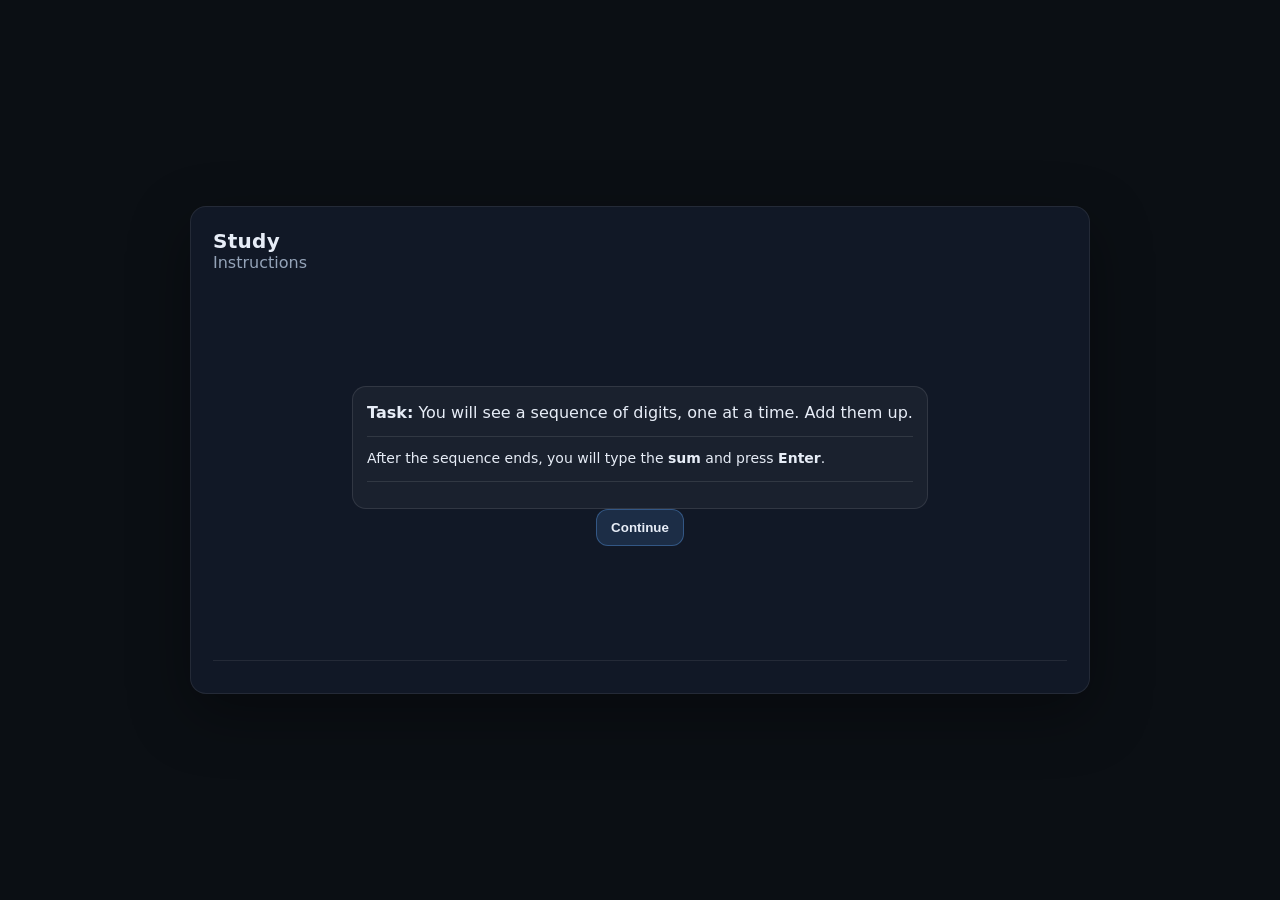
==== index.html @ c1a2b810 "Initial commit" ====
<!doctype html>
<html lang="en">
<head>
  <meta charset="utf-8" />
  <meta name="viewport" content="width=device-width,initial-scale=1" />
  <title>Study</title>
  <link rel="stylesheet" href="style.css" />
</head>
<body>
  <div id="app">
    <div class="card">
      <div id="header">
        <div class="title">Study</div>
        <div id="subheader" class="subtle"></div>
      </div>

      <div id="content" class="content"></div>

      <div id="footer" class="footer">
        <div id="leftFooter" class="subtle"></div>
        <div id="rightFooter" class="subtle"></div>
      </div>
    </div>
  </div>

  <script src="pilot.js"></script>
</body>
</html>
---- style.css ----
:root {
  --bg: #0b0f14;
  --card: #111826;
  --text: #e7edf7;
  --muted: #94a3b8;
  --accent: #60a5fa;
  --good: #22c55e;
  --bad: #ef4444;
  --warn: #f59e0b;
}

* { box-sizing: border-box; }
body {
  margin: 0;
  font-family: ui-sans-serif, system-ui, -apple-system, Segoe UI, Roboto, Helvetica, Arial;
  background: var(--bg);
  color: var(--text);
}

#app {
  min-height: 100vh;
  display: grid;
  place-items: center;
  padding: 24px;
}

.card {
  width: min(900px, 95vw);
  background: var(--card);
  border: 1px solid rgba(255,255,255,0.08);
  border-radius: 16px;
  padding: 22px;
  box-shadow: 0 20px 60px rgba(0,0,0,0.35);
}

.title {
  font-size: 20px;
  font-weight: 700;
  letter-spacing: 0.3px;
}

.subtle { color: var(--muted); }

.content {
  margin-top: 14px;
  min-height: 360px;
  display: grid;
  place-items: center;
  text-align: center;
  gap: 14px;
}

.big {
  font-size: 80px;
  font-weight: 800;
  letter-spacing: 2px;
}

.row {
  display: flex;
  gap: 12px;
  flex-wrap: wrap;
  justify-content: center;
  align-items: center;
}

.btn {
  background: rgba(96,165,250,0.15);
  border: 1px solid rgba(96,165,250,0.35);
  color: var(--text);
  padding: 10px 14px;
  border-radius: 12px;
  cursor: pointer;
  font-weight: 650;
}
.btn:hover { filter: brightness(1.12); }

.pill {
  padding: 6px 10px;
  border-radius: 999px;
  background: rgba(255,255,255,0.06);
  border: 1px solid rgba(255,255,255,0.10);
  font-size: 13px;
}

.kbd {
  font-family: ui-monospace, SFMono-Regular, Menlo, Monaco, Consolas, "Liberation Mono", monospace;
  background: rgba(255,255,255,0.06);
  border: 1px solid rgba(255,255,255,0.14);
  padding: 2px 8px;
  border-radius: 8px;
  font-weight: 700;
}

.notice {
  max-width: 760px;
  line-height: 1.45;
  text-align: left;
  background: rgba(255,255,255,0.04);
  border: 1px solid rgba(255,255,255,0.10);
  padding: 14px 14px;
  border-radius: 14px;
}

.hr {
  width: 100%;
  height: 1px;
  background: rgba(255,255,255,0.10);
  margin: 12px 0;
}

.footer {
  display: flex;
  justify-content: space-between;
  margin-top: 14px;
  padding-top: 10px;
  border-top: 1px solid rgba(255,255,255,0.08);
  gap: 10px;
}

.good { color: var(--good); }
.bad { color: var(--bad); }
.warn { color: var(--warn); }

.small { font-size: 14px; line-height: 1.4; }

.progressWrap {
  width: min(720px, 92%);
}
.progressBar {
  width: 100%;
  height: 10px;
  background: rgba(255,255,255,0.08);
  border-radius: 999px;
  overflow: hidden;
  border: 1px solid rgba(255,255,255,0.10);
}
.progressFill {
  height: 100%;
  width: 0%;
  background: rgba(96,165,250,0.85);
}
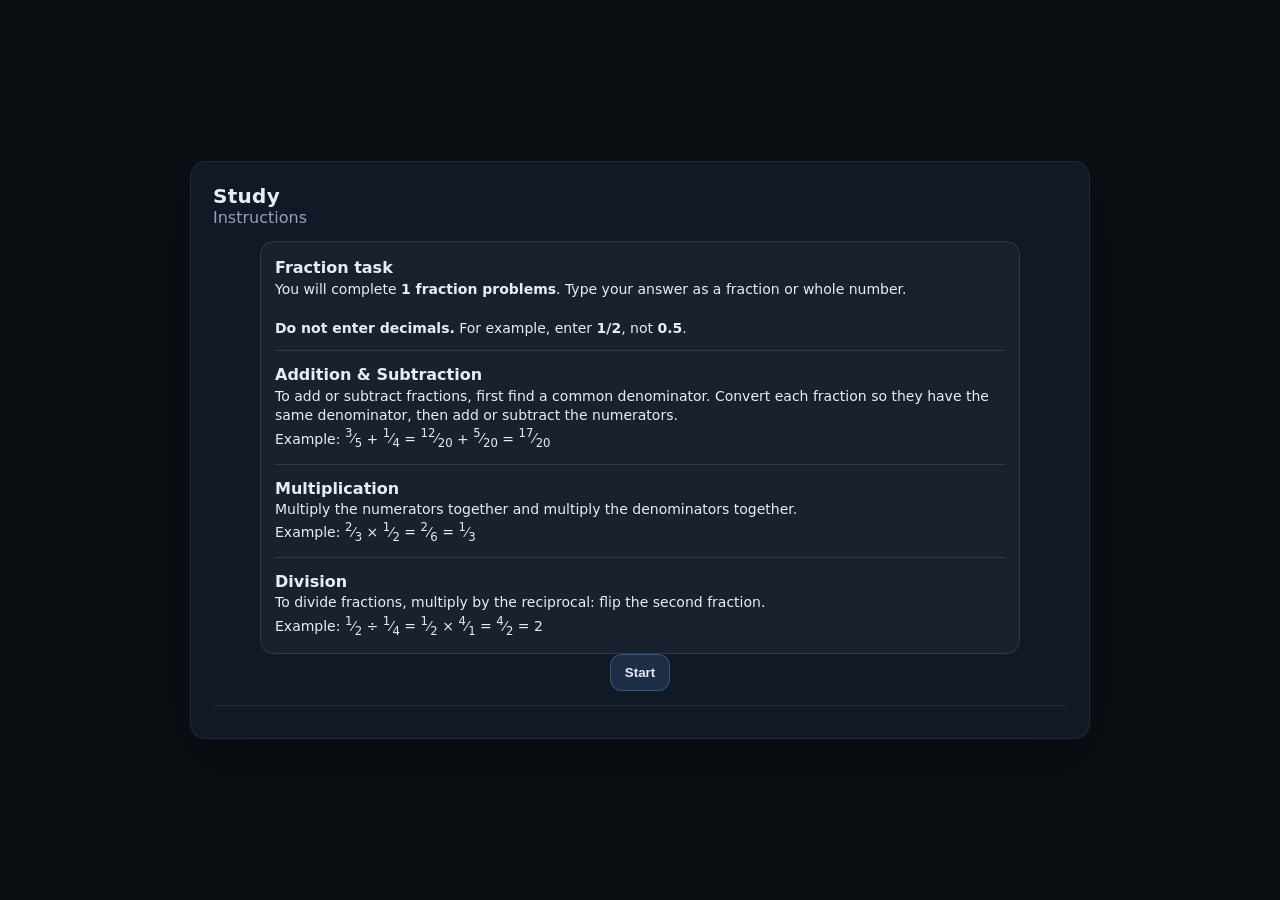
==== commit bb96e546: "fraction pilot" ====
--- a/index.html
+++ b/index.html
@@ -23,6 +23,6 @@
     </div>
   </div>
 
-  <script src="pilot.js"></script>
+  <script src="fraction.js"></script>
 </body>
 </html>
--- a/style.css
+++ b/style.css
@@ -123,7 +123,12 @@
 .warn { color: var(--warn); }
 
 .small { font-size: 14px; line-height: 1.4; }
-
+.problem-text {
+  font-size: 32px;
+  line-height: 1.4;
+  text-align: center;
+  margin: 20px 0;
+}
 .progressWrap {
   width: min(720px, 92%);
 }
@@ -140,3 +145,84 @@
   width: 0%;
   background: rgba(96,165,250,0.85);
 }
+
+.calculator-panel-fixed {
+  position: fixed;
+  right: 22px;
+  bottom: 22px;
+  width: 230px;
+  max-height: 520px;
+  z-index: 9999;
+
+  border: 1px solid #d0d0d0;
+  border-radius: 10px;
+  padding: 10px;
+
+  background: #ffffff;
+  color: #111827;
+  box-shadow: 0 6px 20px rgba(0,0,0,0.25);
+
+  font-size: 13px;
+  overflow: visible;
+}
+
+.calc-title {
+  text-align: center;
+  margin-bottom: 4px;
+}
+
+.calc-instructions {
+  text-align: center;
+  font-size: 11px;
+  line-height: 1.25;
+  margin-bottom: 6px;
+}
+
+.calc-input {
+  width: 100%;
+  box-sizing: border-box;
+  height: 28px;
+  font-size: 13px;
+  margin-bottom: 7px;
+}
+
+.calc-grid {
+  display: grid;
+  grid-template-columns: repeat(4, 1fr);
+  gap: 4px;
+}
+
+.calc-key {
+  height: 28px;
+  padding: 3px;
+  border: 1px solid #cfcfcf;
+  border-radius: 5px;
+  background: #f8f8f8;
+  color: #111827;
+  cursor: pointer;
+  font-size: 12px;
+}
+
+.calc-key:hover {
+  background: #eeeeee;
+}
+
+.calc-output {
+  margin-top: 8px;
+  padding: 8px;
+  min-height: 46px;
+  max-height: 90px;
+  overflow-y: auto;
+
+  border-radius: 6px;
+  background: #f4f4f5;
+  color: #111827;
+}
+
+.calc-result {
+  font-size: 14px;
+  font-weight: 600;
+  color: #111827;
+  word-break: break-word;
+  overflow-wrap: anywhere;
+}
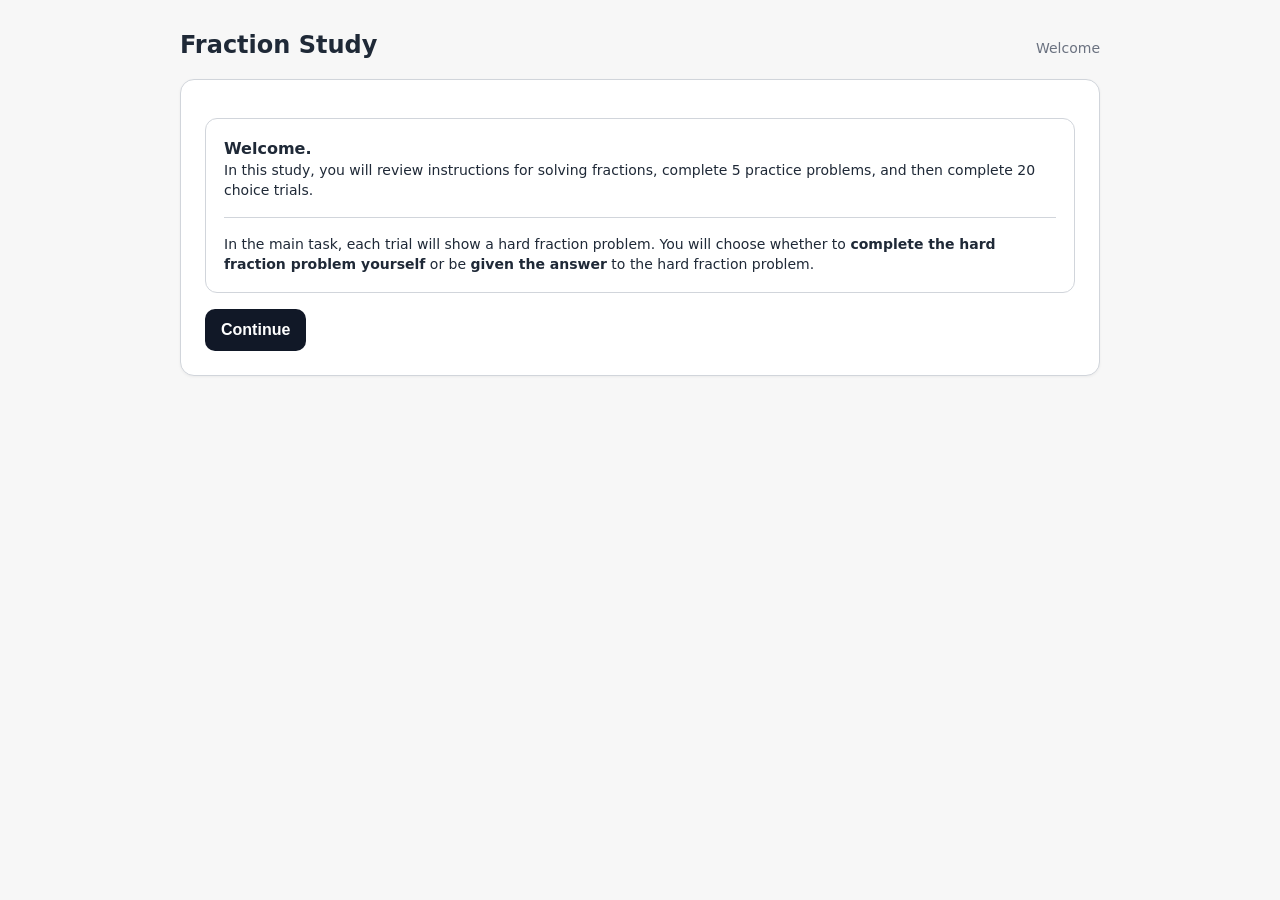
==== commit 4d04db04: "dst pilot" ====
--- a/index.html
+++ b/index.html
@@ -2,27 +2,1348 @@
 <html lang="en">
 <head>
   <meta charset="utf-8" />
-  <meta name="viewport" content="width=device-width,initial-scale=1" />
-  <title>Study</title>
-  <link rel="stylesheet" href="style.css" />
+  <meta name="viewport" content="width=device-width, initial-scale=1" />
+  <title>Fraction Demand Selection Task</title>
+  <style>
+    :root {
+      --bg: #f7f7f7;
+      --card: #ffffff;
+      --text: #1f2937;
+      --muted: #6b7280;
+      --border: #d1d5db;
+      --good: #047857;
+      --bad: #b91c1c;
+      --button: #111827;
+      --buttonText: #ffffff;
+    }
+
+    html, body {
+      margin: 0;
+      padding: 0;
+      min-height: 100%;
+      background: var(--bg);
+      color: var(--text);
+      font-family: system-ui, -apple-system, BlinkMacSystemFont, "Segoe UI", sans-serif;
+      line-height: 1.45;
+    }
+
+    .shell {
+      max-width: 920px;
+      margin: 0 auto;
+      padding: 28px 18px 80px;
+    }
+
+    .topbar {
+      display: flex;
+      justify-content: space-between;
+      gap: 16px;
+      align-items: baseline;
+      margin-bottom: 16px;
+    }
+
+    h1 {
+      font-size: 24px;
+      margin: 0;
+      font-weight: 750;
+    }
+
+    #subheader {
+      font-size: 14px;
+      color: var(--muted);
+    }
+
+    .card {
+      background: var(--card);
+      border: 1px solid var(--border);
+      border-radius: 14px;
+      padding: 24px;
+      box-shadow: 0 1px 3px rgba(0,0,0,.05);
+    }
+
+    .notice {
+      border: 1px solid var(--border);
+      background: #fff;
+      border-radius: 12px;
+      padding: 18px;
+      margin: 14px 0;
+    }
+
+    .row {
+      display: flex;
+      flex-wrap: wrap;
+      gap: 12px;
+      align-items: center;
+      margin-top: 16px;
+    }
+
+    .btn {
+      appearance: none;
+      border: 0;
+      background: var(--button);
+      color: var(--buttonText);
+      border-radius: 10px;
+      padding: 12px 16px;
+      font-size: 16px;
+      font-weight: 650;
+      cursor: pointer;
+    }
+
+    .btn.secondary {
+      background: #ffffff;
+      color: var(--text);
+      border: 1px solid var(--border);
+    }
+
+    .btn.large {
+      min-width: 230px;
+      min-height: 72px;
+      font-size: 18px;
+    }
+
+    .btn:disabled {
+      opacity: .55;
+      cursor: not-allowed;
+    }
+
+    .input {
+      width: min(420px, 100%);
+      font-size: 20px;
+      padding: 12px 14px;
+      border: 1px solid var(--border);
+      border-radius: 10px;
+      background: #fff;
+      color: var(--text);
+    }
+
+    .small { font-size: 14px; }
+    .muted { color: var(--muted); }
+    .good { color: var(--good); }
+    .bad { color: var(--bad); }
+    .hr { height: 1px; background: var(--border); margin: 16px 0; }
+
+    .math {
+      font-size: 34px;
+      line-height: 1.5;
+      margin: 10px 0;
+    }
+
+    .frac sup { font-size: .72em; vertical-align: .45em; }
+    .frac sub { font-size: .72em; vertical-align: -.15em; }
+
+    .pill {
+      display: inline-flex;
+      align-items: center;
+      border: 1px solid var(--border);
+      border-radius: 999px;
+      padding: 6px 10px;
+      font-size: 13px;
+      color: var(--muted);
+      background: #fff;
+    }
+
+    .footer {
+      display: flex;
+      justify-content: space-between;
+      gap: 12px;
+      color: var(--muted);
+      font-size: 13px;
+      margin-top: 14px;
+    }
+
+    .choiceGrid {
+      display: grid;
+      grid-template-columns: repeat(auto-fit, minmax(260px, 1fr));
+      gap: 16px;
+      margin-top: 18px;
+    }
+
+    .choiceCard {
+  border: 1px solid var(--border);
+  border-radius: 14px;
+  padding: 0;
+  background: #fff;
+  overflow: hidden;
+  min-height: 220px;
+}
+
+.choiceButton {
+  width: 100%;
+  height: 100%;
+  min-height: 220px;
+  border: none;
+  background: transparent;
+  font-size: 24px;
+  font-weight: 700;
+  cursor: pointer;
+
+  display: flex;
+  align-items: center;
+  justify-content: center;
+}
+.completeButton {
+  background: #d93025;
+  color: white;
+}
+
+.completeButton:hover {
+  background: #b3261e;
+}
+
+.answerButton {
+  background: #1a73e8;
+  color: white;
+}
+
+.answerButton:hover {
+  background: #1558b0;
+}
+
+
+    .choiceTitle {
+      font-weight: 750;
+      font-size: 18px;
+      margin-bottom: 8px;
+    }
+
+    .calculator-panel-fixed {
+      position: fixed;
+      right: 18px;
+      bottom: 18px;
+      width: 250px;
+      background: white;
+      border: 1px solid var(--border);
+      border-radius: 14px;
+      padding: 12px;
+      box-shadow: 0 6px 22px rgba(0,0,0,.12);
+      z-index: 10;
+    }
+
+    .calc-grid {
+      display: grid;
+      grid-template-columns: repeat(4, 1fr);
+      gap: 6px;
+      margin-top: 8px;
+    }
+
+    .calc-key {
+      border: 1px solid var(--border);
+      background: #fff;
+      border-radius: 8px;
+      padding: 8px 0;
+      font-weight: 650;
+      cursor: pointer;
+    }
+
+    .calc-input {
+      width: calc(100% - 24px);
+      font-size: 16px;
+      padding: 8px 10px;
+      margin-top: 8px;
+    }
+
+    .calc-result {
+      min-height: 24px;
+      font-size: 18px;
+      margin-top: 4px;
+    }
+
+    @media (max-width: 760px) {
+      .calculator-panel-fixed {
+        position: static;
+        width: auto;
+        margin-top: 18px;
+      }
+      .math { font-size: 28px; }
+    }
+  </style>
 </head>
 <body>
-  <div id="app">
-    <div class="card">
-      <div id="header">
-        <div class="title">Study</div>
-        <div id="subheader" class="subtle"></div>
-      </div>
-
-      <div id="content" class="content"></div>
-
-      <div id="footer" class="footer">
-        <div id="leftFooter" class="subtle"></div>
-        <div id="rightFooter" class="subtle"></div>
-      </div>
+  <div class="shell">
+    <div class="topbar">
+      <h1>Fraction Study</h1>
+      <div id="subheader"></div>
+    </div>
+    <main id="content" class="card"></main>
+    <div class="footer">
+      <div id="leftFooter"></div>
+      <div id="rightFooter"></div>
     </div>
   </div>
 
-  <script src="fraction.js"></script>
+<script>
+(() => {
+  const $ = (id) => document.getElementById(id);
+
+  // ============================================================
+  // CONFIG: EDIT THESE BEFORE LAUNCHING
+  // ============================================================
+  const CONFIG = {
+    experimentID: "QgzXmzXwxYHB", // DataPipe experiment ID
+    completionRedirectURL: "https://utscpsych.sona-systems.com/webstudy_credit.aspx?experiment_id=1317&credit_token=d4d36918ef934798be0bf69a79e33722&survey_code={participantId}",
+    nPracticeTrials: 5,
+    nDSTTrials: 20,
+    feedbackMs: 900,
+    revealAnswerMs: 1800,
+    allowMixedNumbers: true,
+    downloadCSVOnPipeFailure: true
+  };
+
+  // ============================================================
+  // STATE
+  // ============================================================
+  const state = {
+    participantId: null,
+    startedAtISO: null,
+    phase: null,
+    events: [],
+    practiceRows: [],
+    dstChoiceRows: [],
+    dstPerformanceRows: [],
+    selectedPracticeProblems: [],
+    selectedDSTProblems: [],
+    _eventIndex: 0
+  };
+
+  // ============================================================
+  // BASIC HELPERS
+  // ============================================================
+  function getURLParams() {
+    const sp = new URLSearchParams(window.location.search);
+    return {
+      participantId:
+        sp.get("id") ||
+        sp.get("PROLIFIC_PID") ||
+        sp.get("participantId") ||
+        crypto.randomUUID()
+    };
+  }
+
+  function initStudy() {
+    const { participantId } = getURLParams();
+    state.participantId = participantId;
+    state.startedAtISO = new Date().toISOString();
+    logEvent("study_start", { participantId });
+  }
+
+  function logEvent(type, payload = {}) {
+    state._eventIndex += 1;
+    state.events.push({
+      kind: "event",
+      participantId: state.participantId,
+      eventIndex: state._eventIndex,
+      timestampISO: new Date().toISOString(),
+      type,
+      ...payload
+    });
+  }
+
+  function now() { return performance.now(); }
+  function wait(ms) { return new Promise(resolve => setTimeout(resolve, ms)); }
+
+  function shuffledCopy(arr) {
+    const a = arr.slice();
+    for (let i = a.length - 1; i > 0; i--) {
+      const j = Math.floor(Math.random() * (i + 1));
+      [a[i], a[j]] = [a[j], a[i]];
+    }
+    return a;
+  }
+
+  function escapeHTML(s) {
+    return String(s ?? "")
+      .replace(/&/g, "&amp;")
+      .replace(/</g, "&lt;")
+      .replace(/>/g, "&gt;")
+      .replace(/"/g, "&quot;")
+      .replace(/'/g, "&#039;");
+  }
+
+  function html(s) {
+    const d = document.createElement("div");
+    d.innerHTML = s;
+    return d;
+  }
+
+  function clearContent() { $("content").innerHTML = ""; }
+  function render(node) { clearContent(); $("content").appendChild(node); }
+  function setHeader(text) { $("subheader").textContent = text || ""; }
+  function setFooter(left = "", right = "") {
+    $("leftFooter").textContent = left || "";
+    $("rightFooter").textContent = right || "";
+  }
+
+  function asciiMathText(s) {
+    return String(s ?? "")
+      .replace(/−/g, "-")
+      .replace(/×/g, "*")
+      .replace(/÷/g, "/")
+      .replace(/\u00A0/g, " ");
+  }
+
+  function excelText(s) {
+    const v = String(s ?? "");
+    if (v === "") return "";
+    return `="${v.replace(/"/g, '""')}"`;
+  }
+
+  // ============================================================
+  // EXACT FRACTION ARITHMETIC
+  // ============================================================
+  function gcd(a, b) {
+    a = Math.abs(a);
+    b = Math.abs(b);
+    while (b !== 0) {
+      const t = b;
+      b = a % b;
+      a = t;
+    }
+    return a || 1;
+  }
+
+  function frac(n, d = 1) {
+    if (d === 0) throw new Error("Zero denominator");
+    if (d < 0) { n = -n; d = -d; }
+    const g = gcd(n, d);
+    return { n: n / g, d: d / g };
+  }
+
+  function add(a, b) { return frac(a.n * b.d + b.n * a.d, a.d * b.d); }
+  function sub(a, b) { return frac(a.n * b.d - b.n * a.d, a.d * b.d); }
+  function mul(a, b) { return frac(a.n * b.n, a.d * b.d); }
+  function div(a, b) { return frac(a.n * b.d, a.d * b.n); }
+
+  function sameFrac(a, b) { return a && b && a.n === b.n && a.d === b.d; }
+
+  function fracText(f) {
+    if (!f) return "";
+    if (f.d === 1) return String(f.n);
+    return `${f.n}/${f.d}`;
+  }
+
+  function rawFracHTML(n, d, forceFraction = false) {
+    if (d === 1 && !forceFraction) return String(n);
+    return `<span class="frac"><sup>${n}</sup>&frasl;<sub>${d}</sub></span>`;
+  }
+
+  function fracHTML(f) {
+    if (!f) return "";
+    if (f.d === 1) return String(f.n);
+    return rawFracHTML(f.n, f.d);
+  }
+
+  function parseFractionInput(raw) {
+    const s = String(raw || "").trim();
+    if (!s) return { ok: false, error: "Please enter an answer." };
+    if (s.includes(".")) return { ok: false, error: "Decimals are not allowed. Enter a whole number or fraction." };
+
+    if (/^-?\d+$/.test(s)) {
+      return { ok: true, value: frac(Number(s), 1), normalized: String(Number(s)) };
+    }
+
+    let m = s.match(/^(-?\d+)\s*\/\s*(-?\d+)$/);
+    if (m) {
+      const n = Number(m[1]);
+      const d = Number(m[2]);
+      if (d === 0) return { ok: false, error: "The denominator cannot be 0." };
+      const f = frac(n, d);
+      return { ok: true, value: f, normalized: fracText(f) };
+    }
+
+    if (CONFIG.allowMixedNumbers) {
+      m = s.match(/^(-?\d+)\s+(\d+)\s*\/\s*(\d+)$/);
+      if (m) {
+        const whole = Number(m[1]);
+        const n = Number(m[2]);
+        const d = Number(m[3]);
+        if (d === 0) return { ok: false, error: "The denominator cannot be 0." };
+        const sign = whole < 0 ? -1 : 1;
+        const improper = frac(sign * (Math.abs(whole) * d + n), d);
+        return { ok: true, value: improper, normalized: fracText(improper) };
+      }
+    }
+
+    return {
+      ok: false,
+      error: CONFIG.allowMixedNumbers
+        ? "Use a whole number, fraction, or mixed number, such as 2, 3/4, or 1 1/2."
+        : "Use a whole number or fraction, such as 2 or 3/4."
+    };
+  }
+
+  // ============================================================
+  // PROBLEM CREATION
+  // ============================================================
+  function F(n, d) {
+    const f = frac(n, d);
+    return { f, text: fracText(f), html: fracHTML(f) };
+  }
+
+  function opFunc(op) {
+    if (op === "+") return add;
+    if (op === "-") return sub;
+    if (op === "*") return mul;
+    if (op === "/") return div;
+    throw new Error(`Unknown operator: ${op}`);
+  }
+
+  function opHTML(op) {
+    if (op === "+") return "+";
+    if (op === "-") return "−";
+    if (op === "*") return "×";
+    if (op === "/") return "÷";
+    throw new Error(`Unknown operator: ${op}`);
+  }
+
+  function makeOne(id, difficulty, A, op, B) {
+    const a = F(A[0], A[1]);
+    const b = F(B[0], B[1]);
+    const answer = opFunc(op)(a.f, b.f);
+    return {
+      id,
+      difficulty,
+      steps: 1,
+      expressionText: `${a.text} ${op} ${b.text}`,
+      expressionHTML: `${a.html} ${opHTML(op)} ${b.html}`,
+      correctNumerator: answer.n,
+      correctDenominator: answer.d,
+      correctText: fracText(answer)
+    };
+  }
+
+  function makeTwo(id, difficulty, A, op1, B, op2, C) {
+    const a = F(A[0], A[1]);
+    const b = F(B[0], B[1]);
+    const c = F(C[0], C[1]);
+    const mid = opFunc(op1)(a.f, b.f);
+    const answer = opFunc(op2)(mid, c.f);
+    return {
+      id,
+      difficulty,
+      steps: 2,
+      expressionText: `(${a.text} ${op1} ${b.text}) ${op2} ${c.text}`,
+      expressionHTML: `(${a.html} ${opHTML(op1)} ${b.html}) ${opHTML(op2)} ${c.html}`,
+      correctNumerator: answer.n,
+      correctDenominator: answer.d,
+      correctText: fracText(answer)
+    };
+  }
+
+  function makeThreeChain(id, difficulty, A, op1, B, op2, C, op3, D) {
+    const a = F(A[0], A[1]);
+    const b = F(B[0], B[1]);
+    const c = F(C[0], C[1]);
+    const d = F(D[0], D[1]);
+    const mid1 = opFunc(op1)(a.f, b.f);
+    const mid2 = opFunc(op2)(mid1, c.f);
+    const answer = opFunc(op3)(mid2, d.f);
+    return {
+      id,
+      difficulty,
+      steps: 3,
+      expressionText: `((${a.text} ${op1} ${b.text}) ${op2} ${c.text}) ${op3} ${d.text}`,
+      expressionHTML: `((${a.html} ${opHTML(op1)} ${b.html}) ${opHTML(op2)} ${c.html}) ${opHTML(op3)} ${d.html}`,
+      correctNumerator: answer.n,
+      correctDenominator: answer.d,
+      correctText: fracText(answer)
+    };
+  }
+
+  function generatePracticeBank() {
+    return [
+      makeOne("PRAC_E1", "easy", [1,2], "+", [1,4]),
+      makeOne("PRAC_E2", "easy", [3,4], "-", [1,2]),
+      makeTwo("PRAC_M1", "medium", [2,3], "+", [1,4], "*", [3,5]),
+      makeTwo("PRAC_M2", "medium", [5,6], "-", [1,3], "/", [2,5]),
+      makeThreeChain("PRAC_H1", "hard", [1,2], "+", [1,3], "*", [3,4], "/", [2,5])
+    ];
+  }
+
+  function generateDSTHardBank() {
+    return [
+      makeThreeChain("DST_H001", "hard", [1,2], "+", [1,3], "*", [3,4], "/", [2,5]),
+      makeThreeChain("DST_H002", "hard", [2,3], "+", [1,4], "*", [6,7], "/", [3,5]),
+      makeThreeChain("DST_H003", "hard", [3,4], "/", [2,5], "-", [1,3], "*", [3,2]),
+      makeThreeChain("DST_H004", "hard", [7,8], "-", [1,2], "*", [5,6], "+", [3,10]),
+      makeThreeChain("DST_H005", "hard", [2,9], "+", [5,6], "*", [3,8], "/", [1,4]),
+      makeThreeChain("DST_H006", "hard", [17,20], "-", [3,10], "/", [2,11], "-", [1,5]),
+      makeThreeChain("DST_H007", "hard", [13,15], "-", [2,5], "*", [9,11], "+", [3,10]),
+      makeThreeChain("DST_H008", "hard", [5,12], "+", [7,18], "*", [6,13], "/", [2,9]),
+      makeThreeChain("DST_H009", "hard", [7,10], "-", [1,5], "/", [4,9], "+", [1,8]),
+      makeThreeChain("DST_H010", "hard", [3,16], "+", [5,12], "/", [8,15], "-", [3,5]),
+      makeThreeChain("DST_H011", "hard", [5,18], "+", [7,9], "*", [9,14], "/", [1,3]),
+      makeThreeChain("DST_H012", "hard", [14,15], "-", [2,3], "/", [3,8], "+", [2,9]),
+      makeThreeChain("DST_H013", "hard", [4,9], "+", [5,12], "*", [9,10], "/", [3,7]),
+      makeThreeChain("DST_H014", "hard", [11,14], "-", [2,7], "*", [7,9], "+", [5,18]),
+      makeThreeChain("DST_H015", "hard", [8,15], "+", [7,20], "/", [5,6], "-", [1,3]),
+      makeThreeChain("DST_H016", "hard", [9,16], "-", [1,8], "*", [12,13], "/", [3,10]),
+      makeThreeChain("DST_H017", "hard", [5,6], "+", [7,12], "/", [2,3], "-", [3,8]),
+      makeThreeChain("DST_H018", "hard", [7,9], "-", [1,6], "*", [18,11], "+", [2,5]),
+      makeThreeChain("DST_H019", "hard", [13,18], "+", [5,12], "*", [6,7], "/", [4,9]),
+      makeThreeChain("DST_H020", "hard", [19,24], "-", [7,16], "/", [5,8], "+", [1,6]),
+      makeThreeChain("DST_H021", "hard", [3,5], "+", [7,15], "*", [10,11], "/", [4,9]),
+      makeThreeChain("DST_H022", "hard", [11,20], "-", [1,4], "/", [3,5], "+", [2,9]),
+      makeThreeChain("DST_H023", "hard", [7,12], "+", [5,18], "*", [9,8], "-", [1,6]),
+      makeThreeChain("DST_H024", "hard", [15,16], "-", [3,8], "/", [9,10], "+", [1,5]),
+      makeThreeChain("DST_H025", "hard", [2,7], "+", [5,14], "*", [7,6], "/", [3,4])
+    ];
+  }
+
+  function checkProblemBank(bank) {
+    for (const p of bank) {
+      if (p.correctDenominator <= 0) throw new Error(`Bad denominator in ${p.id}`);
+      if (gcd(p.correctNumerator, p.correctDenominator) !== 1) throw new Error(`Unreduced answer in ${p.id}`);
+    }
+  }
+
+  // ============================================================
+  // SIMPLE WHOLE-NUMBER CALCULATOR
+  // ============================================================
+  function safeCalculatorEval(expr) {
+    const cleaned = String(expr || "")
+      .replace(/\s/g, "")
+      .replace(/×/g, "*")
+      .replace(/−/g, "-")
+      .trim();
+
+    if (!cleaned) return { ok: false, error: "Enter one calculation." };
+
+    const m = cleaned.match(/^(\d+)([+\-*÷])(\d+)$/);
+    if (!m) {
+      return { ok: false, error: "Enter one whole-number calculation only, e.g., 7+4 or 20÷5." };
+    }
+
+    const left = Number(m[1]);
+    const op = m[2];
+    const right = Number(m[3]);
+    let result;
+
+    if (op === "+") result = left + right;
+    if (op === "-") result = left - right;
+    if (op === "*") result = left * right;
+    if (op === "÷") {
+      if (right === 0) return { ok: false, error: "Cannot divide by 0." };
+      result = left / right;
+    }
+
+    if (!Number.isFinite(result)) return { ok: false, error: "Invalid calculation." };
+    return { ok: true, result };
+  }
+
+  function showCalculatorPanel() {
+    let panel = document.getElementById("calculatorPanel");
+    if (!panel) {
+      panel = document.createElement("div");
+      panel.id = "calculatorPanel";
+      panel.className = "calculator-panel-fixed";
+      document.body.appendChild(panel);
+    }
+
+    panel.innerHTML = `
+      <div><b>Calculator</b></div>
+      <div class="small muted">Whole-number scratch calculations only.</div>
+      <input id="calcInput" class="input calc-input" autocomplete="off" placeholder="e.g., 7+4" />
+      <div class="calc-grid">
+        <button type="button" class="calc-key" data-calc-key="7">7</button>
+        <button type="button" class="calc-key" data-calc-key="8">8</button>
+        <button type="button" class="calc-key" data-calc-key="9">9</button>
+        <button type="button" class="calc-key" data-calc-key="÷">÷</button>
+        <button type="button" class="calc-key" data-calc-key="4">4</button>
+        <button type="button" class="calc-key" data-calc-key="5">5</button>
+        <button type="button" class="calc-key" data-calc-key="6">6</button>
+        <button type="button" class="calc-key" data-calc-key="*">×</button>
+        <button type="button" class="calc-key" data-calc-key="1">1</button>
+        <button type="button" class="calc-key" data-calc-key="2">2</button>
+        <button type="button" class="calc-key" data-calc-key="3">3</button>
+        <button type="button" class="calc-key" data-calc-key="-">−</button>
+        <button type="button" class="calc-key" data-calc-key="0">0</button>
+        <button type="button" class="calc-key" data-calc-key="+">+</button>
+        <button type="button" id="btnCalcClear" class="calc-key">clear</button>
+        <button type="button" id="btnCalc" class="calc-key">=</button>
+      </div>
+      <div class="small muted" style="margin-top:8px">Result</div>
+      <div id="calcResult" class="calc-result"></div>
+    `;
+
+    attachCalculatorHandlers();
+  }
+
+  function attachCalculatorHandlers() {
+    const calcInput = $("calcInput");
+    const calcResult = $("calcResult");
+    const calcBtn = $("btnCalc");
+    const calcClear = $("btnCalcClear");
+    if (!calcInput || !calcResult || !calcBtn || !calcClear) return;
+
+    function calculate() {
+      const out = safeCalculatorEval(calcInput.value);
+      if (!out.ok) {
+        calcResult.innerHTML = `<span class="bad">${escapeHTML(out.error)}</span>`;
+        return;
+      }
+      calcResult.innerHTML = `<b>${escapeHTML(String(out.result))}</b>`;
+    }
+
+    calcBtn.onclick = calculate;
+    calcClear.onclick = () => {
+      calcInput.value = "";
+      calcResult.textContent = "";
+      calcInput.focus();
+    };
+    calcInput.addEventListener("keydown", e => {
+      if (e.key === "Enter") calculate();
+    });
+
+    document.querySelectorAll("[data-calc-key]").forEach(btn => {
+      btn.onclick = () => {
+        calcInput.value += btn.getAttribute("data-calc-key");
+        calcInput.focus();
+      };
+    });
+  }
+
+  function hideCalculatorPanel() {
+    const panel = document.getElementById("calculatorPanel");
+    if (panel) panel.remove();
+  }
+
+  // ============================================================
+  // SCREENS
+  // ============================================================
+  async function welcomeScreen() {
+    state.phase = "welcome";
+    setHeader("Welcome");
+    setFooter("", "");
+    logEvent("welcome_screen");
+
+    render(html(`
+      <div class="notice">
+        <div><b>Welcome.</b></div>
+        <div class="small">
+          In this study, you will review instructions for solving fractions, complete 5 practice problems,
+          and then complete 20 choice trials.
+        </div>
+        <div class="hr"></div>
+        <div class="small">
+          In the main task, each trial will show a hard fraction problem. You will choose whether to
+          <b>complete the hard fraction problem yourself</b> or be <b>given the answer</b> to the hard fraction problem.
+        </div>
+      </div>
+      <div class="row"><button id="btnContinue" class="btn">Continue</button></div>
+    `));
+
+    await new Promise(resolve => { $("btnContinue").onclick = resolve; });
+  }
+
+  async function fractionInstructionsScreen() {
+    state.phase = "fraction_instructions";
+    setHeader("Fraction Instructions");
+    setFooter("", "");
+    logEvent("fraction_instructions_screen");
+
+    render(html(`
+      <div class="notice">
+        <div><b>How to enter answers</b></div>
+        <div class="small">
+          Enter answers as fractions, mixed numbers, or whole numbers. Do not use decimals.
+          <br><br>
+          Examples of valid answers: <b>3/4</b>, <b>1 1/2</b>, <b>2</b>.
+        </div>
+      </div>
+
+      <div class="notice">
+        <div><b>Addition and subtraction</b></div>
+        <div class="small">
+          Find a common denominator, convert each fraction, and then add or subtract the numerators.
+          <br>
+          Example: ${fracHTML(frac(3,5))} + ${fracHTML(frac(1,4))} = ${rawFracHTML(12,20)} + ${rawFracHTML(5,20)} = ${rawFracHTML(17,20)}
+        </div>
+        <div class="hr"></div>
+        <div><b>Multiplication</b></div>
+        <div class="small">
+          Multiply the numerators together and multiply the denominators together.
+          <br>
+          Example: ${fracHTML(frac(2,3))} × ${fracHTML(frac(1,2))} = ${rawFracHTML(2,6)} = ${fracHTML(frac(1,3))}
+        </div>
+        <div class="hr"></div>
+        <div><b>Division</b></div>
+        <div class="small">
+          Multiply by the reciprocal: flip the second fraction.
+          <br>
+          Example: ${fracHTML(frac(1,2))} ÷ ${fracHTML(frac(1,4))} = ${fracHTML(frac(1,2))} × ${rawFracHTML(4,1,true)} = ${rawFracHTML(4,2)} = 2
+        </div>
+      </div>
+
+      <div class="row"><button id="btnStartPractice" class="btn">Start practice</button></div>
+    `));
+
+    await new Promise(resolve => { $("btnStartPractice").onclick = resolve; });
+  }
+
+  async function dstInstructionsScreen() {
+    state.phase = "dst_instructions";
+    setHeader("Main Task Instructions");
+    setFooter("", "");
+    logEvent("dst_instructions_screen");
+
+    render(html(`
+      <div class="notice">
+        <div><b>Main task</b></div>
+        <div class="small">
+          You will now complete ${CONFIG.nDSTTrials} choice trials. On each trial, you will see a hard fraction problem.
+        </div>
+         
+        <div class="hr"></div>
+        <div class="small">
+          You will choose between two options:
+          <br><br>
+          <b>Complete hard fraction</b>: You solve the problem yourself and enter your answer.
+          <br>
+          <b>Given answer</b>: You are shown the correct answer and do not solve the problem yourself.
+        </div>
+        <div class="hr"></div>
+        <div class="small">
+          There are no trick choices. Choose the option you prefer on each trial.
+        </div>
+      </div>
+      <div class="row"><button id="btnStartDST" class="btn">Start main task</button></div>
+    `));
+
+    await new Promise(resolve => { $("btnStartDST").onclick = resolve; });
+  }
+
+  function restrictAnswerBox(answerBox) {
+    answerBox.addEventListener("keydown", e => {
+      if (["Backspace", "Delete", "ArrowLeft", "ArrowRight", "Tab", "Enter", " ", "/", "-"].includes(e.key)) return;
+      if (!/^[0-9]$/.test(e.key)) e.preventDefault();
+    });
+  }
+
+  async function collectFractionAnswer({ problem, phaseLabel, progressLabel }) {
+    setFooter("Fractions, mixed numbers, or whole numbers only", "No decimals");
+
+    render(html(`
+      <div class="row">
+        <div class="pill">${escapeHTML(progressLabel)}</div>
+        <div class="pill">${escapeHTML(problem.difficulty)}</div>
+      </div>
+      <div class="notice">
+        <div class="small muted">Calculate:</div>
+        <div class="math">${problem.expressionHTML}</div>
+      </div>
+      <div class="notice">
+        <div class="small"><b>Your answer</b></div>
+        <input id="answerBox" class="input" autocomplete="off" placeholder="e.g., 3/4 or 2" />
+        <div id="answerErr" class="small bad" style="display:none;margin-top:8px"></div>
+      </div>
+      <div class="row"><button id="btnSubmitAnswer" class="btn">Submit answer</button></div>
+    `));
+
+    showCalculatorPanel();
+
+    const answerBox = $("answerBox");
+    const answerErr = $("answerErr");
+    const t0 = now();
+    answerBox.focus();
+    restrictAnswerBox(answerBox);
+
+    const answerRaw = await new Promise(resolve => {
+      function submit() {
+        const parsed = parseFractionInput(answerBox.value);
+        if (!parsed.ok) {
+          answerErr.style.display = "block";
+          answerErr.textContent = parsed.error;
+          return;
+        }
+        resolve(answerBox.value);
+      }
+      $("btnSubmitAnswer").onclick = submit;
+      answerBox.addEventListener("keydown", e => { if (e.key === "Enter") submit(); });
+    });
+
+    const rtMs = Math.round(now() - t0);
+    const parsed = parseFractionInput(answerRaw);
+    const correctFrac = frac(problem.correctNumerator, problem.correctDenominator);
+    const correct = sameFrac(parsed.value, correctFrac) ? 1 : 0;
+
+    logEvent(`${phaseLabel}_answer_submitted`, {
+      problemId: problem.id,
+      correct,
+      responseRTms: rtMs
+    });
+
+    return { answerRaw, parsed, correct, rtMs };
+  }
+
+  async function feedbackScreen({ problem, correct, responseText }) {
+    hideCalculatorPanel();
+    setHeader("Feedback");
+    setFooter("", "");
+
+    render(html(`
+      <div class="notice">
+        ${correct ? `<div class="good"><b>Correct</b></div>` : `<div class="bad"><b>Incorrect</b></div>`}
+        <div class="small">
+          Your answer: <b>${escapeHTML(responseText)}</b><br>
+          Correct answer: <b>${escapeHTML(problem.correctText)}</b>
+        </div>
+      </div>
+    `));
+
+    await wait(CONFIG.feedbackMs);
+  }
+
+  async function runPracticeTrial(problem, practiceTrialNumber) {
+    state.phase = "practice";
+    setHeader(`Practice ${practiceTrialNumber} of ${CONFIG.nPracticeTrials}`);
+
+    logEvent("practice_trial_start", {
+      practiceTrialNumber,
+      problemId: problem.id,
+      difficulty: problem.difficulty,
+      steps: problem.steps
+    });
+
+    const result = await collectFractionAnswer({
+      problem,
+      phaseLabel: "practice",
+      progressLabel: `Practice ${practiceTrialNumber} / ${CONFIG.nPracticeTrials}`
+    });
+
+    const row = {
+      kind: "practice_trial",
+      participantId: state.participantId,
+      timestampISO: new Date().toISOString(),
+      practiceTrialNumber,
+      problemId: problem.id,
+      difficulty: problem.difficulty,
+      steps: problem.steps,
+      expressionText: asciiMathText(problem.expressionText),
+      correctTextRaw: problem.correctText,
+      correctTextExcel: excelText(problem.correctText),
+      correctNumerator: problem.correctNumerator,
+      correctDenominator: problem.correctDenominator,
+      responseRaw: String(result.answerRaw || "").trim(),
+      responseRawExcel: excelText(String(result.answerRaw || "").trim()),
+      responseNormalizedRaw: result.parsed.normalized,
+      responseNormalizedExcel: excelText(result.parsed.normalized),
+      responseNumerator: result.parsed.value.n,
+      responseDenominator: result.parsed.value.d,
+      correct: result.correct,
+      responseRTms: result.rtMs
+    };
+
+    state.practiceRows.push(row);
+    await feedbackScreen({ problem, correct: result.correct, responseText: result.parsed.normalized });
+  }
+
+  async function runPracticeBlock() {
+    const practice = generatePracticeBank();
+    checkProblemBank(practice);
+    state.selectedPracticeProblems = practice;
+
+    logEvent("practice_block_start", {
+      nPracticeTrials: practice.length,
+      problemIds: practice.map(p => p.id).join(";")
+    });
+
+    for (let i = 0; i < practice.length; i++) {
+      await runPracticeTrial(practice[i], i + 1);
+    }
+
+    logEvent("practice_block_end", {
+      nPracticeTrials: practice.length,
+      nCorrect: state.practiceRows.reduce((sum, r) => sum + Number(r.correct || 0), 0)
+    });
+  }
+
+  async function runDSTChoiceTrial(problem, dstTrialNumber) {
+    state.phase = "dst_choice";
+    setHeader(`Main task ${dstTrialNumber} of ${CONFIG.nDSTTrials}`);
+    setFooter("Choose one option", "");
+
+    logEvent("dst_trial_start", {
+      dstTrialNumber,
+      problemId: problem.id,
+      difficulty: problem.difficulty,
+      steps: problem.steps
+    });
+
+    render(html(`
+      <div class="row">
+        <div class="pill">Trial ${dstTrialNumber} / ${CONFIG.nDSTTrials}</div>
+      </div>
+      <div class="notice">
+        <div class="small muted">Hard fraction problem:</div>
+        <div class="math">${problem.expressionHTML}</div>
+      </div>
+      <div class="choiceGrid">
+        <div class="choiceCard">
+
+<button id="btnComplete" class="choiceButton completeButton">Complete</button>
+        </div>
+        <div class="choiceCard">
+<button id="btnAnswer" class="choiceButton answerButton">Given answer</button>
+        </div>
+      </div>
+    `));
+
+    const t0 = now();
+    const choice = await new Promise(resolve => {
+      $("btnComplete").onclick = () => resolve("complete_hard_fraction");
+      $("btnAnswer").onclick = () => resolve("given_answer");
+    });
+    const choiceRTms = Math.round(now() - t0);
+
+    const choiceRow = {
+      kind: "dst_choice",
+      participantId: state.participantId,
+      timestampISO: new Date().toISOString(),
+      dstTrialNumber,
+      problemId: problem.id,
+      difficulty: problem.difficulty,
+      steps: problem.steps,
+      expressionText: asciiMathText(problem.expressionText),
+      correctTextRaw: problem.correctText,
+      correctTextExcel: excelText(problem.correctText),
+      correctNumerator: problem.correctNumerator,
+      correctDenominator: problem.correctDenominator,
+      choice,
+      choseComplete: choice === "complete_hard_fraction" ? 1 : 0,
+      choseGivenAnswer: choice === "given_answer" ? 1 : 0,
+      choiceRTms
+    };
+
+    state.dstChoiceRows.push(choiceRow);
+    logEvent("dst_choice_made", { dstTrialNumber, problemId: problem.id, choice, choiceRTms });
+
+    if (choice === "given_answer") {
+      await showGivenAnswerScreen(problem, dstTrialNumber);
+      state.dstPerformanceRows.push({
+        kind: "dst_performance",
+        participantId: state.participantId,
+        timestampISO: new Date().toISOString(),
+        dstTrialNumber,
+        problemId: problem.id,
+        difficulty: problem.difficulty,
+        steps: problem.steps,
+        expressionText: asciiMathText(problem.expressionText),
+        correctTextRaw: problem.correctText,
+        correctTextExcel: excelText(problem.correctText),
+        attempted: 0,
+        choice,
+        responseRaw: "",
+        responseRawExcel: "",
+        responseNormalizedRaw: "",
+        responseNormalizedExcel: "",
+        responseNumerator: "",
+        responseDenominator: "",
+        correct: "",
+        responseRTms: ""
+      });
+      return;
+    }
+
+    state.phase = "dst_performance";
+    setHeader(`Solve trial ${dstTrialNumber} of ${CONFIG.nDSTTrials}`);
+
+    const result = await collectFractionAnswer({
+      problem,
+      phaseLabel: "dst",
+      progressLabel: `Main task ${dstTrialNumber} / ${CONFIG.nDSTTrials}`
+    });
+
+    const performanceRow = {
+      kind: "dst_performance",
+      participantId: state.participantId,
+      timestampISO: new Date().toISOString(),
+      dstTrialNumber,
+      problemId: problem.id,
+      difficulty: problem.difficulty,
+      steps: problem.steps,
+      expressionText: asciiMathText(problem.expressionText),
+      correctTextRaw: problem.correctText,
+      correctTextExcel: excelText(problem.correctText),
+      attempted: 1,
+      choice,
+      correctNumerator: problem.correctNumerator,
+      correctDenominator: problem.correctDenominator,
+      responseRaw: String(result.answerRaw || "").trim(),
+      responseRawExcel: excelText(String(result.answerRaw || "").trim()),
+      responseNormalizedRaw: result.parsed.normalized,
+      responseNormalizedExcel: excelText(result.parsed.normalized),
+      responseNumerator: result.parsed.value.n,
+      responseDenominator: result.parsed.value.d,
+      correct: result.correct,
+      responseRTms: result.rtMs
+    };
+
+    state.dstPerformanceRows.push(performanceRow);
+    await feedbackScreen({ problem, correct: result.correct, responseText: result.parsed.normalized });
+  }
+
+  async function showGivenAnswerScreen(problem, dstTrialNumber) {
+    hideCalculatorPanel();
+    state.phase = "given_answer";
+    setHeader(`Answer shown ${dstTrialNumber} of ${CONFIG.nDSTTrials}`);
+    setFooter("", "");
+
+    render(html(`
+      <div class="notice">
+        <div><b>Correct answer</b></div>
+        <div class="small muted">Problem:</div>
+        <div class="math">${problem.expressionHTML}</div>
+        <div class="hr"></div>
+        <div class="math">${escapeHTML(problem.correctText)}</div>
+      </div>
+    `));
+
+    logEvent("dst_answer_shown", {
+      dstTrialNumber,
+      problemId: problem.id,
+      correctTextRaw: problem.correctText
+    });
+
+    await wait(CONFIG.revealAnswerMs);
+  }
+
+  async function runDSTBlock() {
+    const hardBank = generateDSTHardBank();
+    checkProblemBank(hardBank);
+    state.selectedDSTProblems = shuffledCopy(hardBank).slice(0, CONFIG.nDSTTrials);
+
+    logEvent("dst_block_start", {
+      nDSTTrials: CONFIG.nDSTTrials,
+      bankSize: hardBank.length,
+      problemIds: state.selectedDSTProblems.map(p => p.id).join(";")
+    });
+
+    for (let i = 0; i < state.selectedDSTProblems.length; i++) {
+      await runDSTChoiceTrial(state.selectedDSTProblems[i], i + 1);
+    }
+
+    logEvent("dst_block_end", {
+      nDSTTrials: CONFIG.nDSTTrials,
+      nComplete: state.dstChoiceRows.reduce((sum, r) => sum + Number(r.choseComplete || 0), 0),
+      nGivenAnswer: state.dstChoiceRows.reduce((sum, r) => sum + Number(r.choseGivenAnswer || 0), 0),
+      nCorrectAmongAttempted: state.dstPerformanceRows.reduce((sum, r) => sum + Number(r.correct || 0), 0)
+    });
+  }
+
+  // ============================================================
+  // CSV + DATAPIPE
+  // ============================================================
+  function flattenForCSV() {
+    const rows = [];
+
+    rows.push({
+      kind: "meta",
+      participantId: state.participantId,
+      startedAtISO: state.startedAtISO,
+      exportedAtISO: new Date().toISOString(),
+      nPracticeTrials: CONFIG.nPracticeTrials,
+      nDSTTrials: CONFIG.nDSTTrials,
+      practiceProblemIds: state.selectedPracticeProblems.map(p => p.id).join(";"),
+      dstProblemIds: state.selectedDSTProblems.map(p => p.id).join(";")
+    });
+
+    for (const e of state.events) rows.push(e);
+    for (const p of state.practiceRows) rows.push(p);
+    for (const c of state.dstChoiceRows) rows.push(c);
+    for (const d of state.dstPerformanceRows) rows.push(d);
+
+    return rows;
+  }
+
+  function toCSV(rows) {
+    if (!rows || rows.length === 0) return "";
+
+    const headerSet = new Set();
+    rows.forEach(r => Object.keys(r).forEach(k => headerSet.add(k)));
+
+    const preferred = [
+      "kind",
+      "participantId",
+      "timestampISO",
+      "startedAtISO",
+      "exportedAtISO",
+      "eventIndex",
+      "type",
+      "nPracticeTrials",
+      "nDSTTrials",
+      "practiceProblemIds",
+      "dstProblemIds",
+      "practiceTrialNumber",
+      "dstTrialNumber",
+      "problemId",
+      "difficulty",
+      "steps",
+      "expressionText",
+      "choice",
+      "choseComplete",
+      "choseGivenAnswer",
+      "choiceRTms",
+      "attempted",
+      "correctTextRaw",
+      "correctTextExcel",
+      "correctNumerator",
+      "correctDenominator",
+      "responseRaw",
+      "responseRawExcel",
+      "responseNormalizedRaw",
+      "responseNormalizedExcel",
+      "responseNumerator",
+      "responseDenominator",
+      "correct",
+      "responseRTms"
+    ];
+
+    const headers = [
+      ...preferred.filter(h => headerSet.has(h)),
+      ...Array.from(headerSet).filter(h => !preferred.includes(h))
+    ];
+
+    const esc = (v) => {
+      const s = String(v ?? "");
+      return /[",\n\r]/.test(s) ? `"${s.replace(/"/g, '""')}"` : s;
+    };
+
+    return "\uFEFF" + [
+      headers.join(","),
+      ...rows.map(r => headers.map(h => esc(r[h])).join(","))
+    ].join("\n");
+  }
+
+  async function saveCSVToPipe({ experimentID, filename, csvString }) {
+    const res = await fetch("https://pipe.jspsych.org/api/data/", {
+      method: "POST",
+      headers: { "Content-Type": "application/json" },
+      body: JSON.stringify({ experimentID, filename, data: csvString })
+    });
+
+    if (!res.ok) {
+      const txt = await res.text().catch(() => "");
+      throw new Error(`Pipe save failed: ${res.status} ${res.statusText} ${txt}`);
+    }
+
+    return res.json().catch(() => ({}));
+  }
+
+  function downloadText(filename, text, mime = "text/csv") {
+    const blob = new Blob([text], { type: mime });
+    const url = URL.createObjectURL(blob);
+    const a = document.createElement("a");
+    a.href = url;
+    a.download = filename;
+    document.body.appendChild(a);
+    a.click();
+    a.remove();
+    URL.revokeObjectURL(url);
+  }
+
+  function buildRedirectURL() {
+    if (!CONFIG.completionRedirectURL) return "";
+    return CONFIG.completionRedirectURL.replaceAll("{participantId}", encodeURIComponent(state.participantId));
+  }
+
+  function redirectToCompletionURL() {
+    const url = buildRedirectURL();
+    if (!url) return;
+    window.location.href = url;
+  }
+
+  async function endScreen() {
+    hideCalculatorPanel();
+    state.phase = "end";
+    setHeader("Finished");
+    setFooter("", "");
+
+    const filename = `fraction-dst-sub-${state.participantId}-${Date.now()}.csv`;
+    const csvString = toCSV(flattenForCSV());
+
+    render(html(`
+      <div class="notice">
+        <div><b>Saving your data…</b></div>
+        <div class="small">Please do not close this window.</div>
+      </div>
+    `));
+
+    try {
+      await saveCSVToPipe({
+        experimentID: CONFIG.experimentID,
+        filename,
+        csvString
+      });
+
+      logEvent("datapipe_save_success", { filename });
+
+      render(html(`
+        <div class="notice">
+          <div class="good"><b>Saved.</b></div>
+          <div class="small muted">${escapeHTML(filename)}</div>
+          <div class="small">You will now be redirected.</div>
+        </div>
+      `));
+
+      await wait(700);
+      redirectToCompletionURL();
+    } catch (e) {
+      console.error(e);
+      const errorMessage = e instanceof Error ? e.message : String(e);
+      logEvent("datapipe_save_failure", { filename, errorMessage });
+
+      const rows = flattenForCSV();
+      rows.push({
+        kind: "save_error",
+        participantId: state.participantId,
+        timestampISO: new Date().toISOString(),
+        errorMessage
+      });
+      const csvWithError = toCSV(rows);
+
+      render(html(`
+        <div class="notice">
+          <div class="bad"><b>Upload failed.</b></div>
+          <div class="small">The study is complete, but the data upload did not work.</div>
+          <div class="hr"></div>
+          <div class="small"><b>Error:</b> ${escapeHTML(errorMessage)}</div>
+          <div class="hr"></div>
+          <div class="small">Download the CSV and send it to the researcher.</div>
+        </div>
+        <div class="row">
+          <button id="btnCsv" class="btn">Download CSV</button>
+          <button id="btnRedirect" class="btn secondary">Redirect anyway</button>
+        </div>
+      `));
+
+      $("btnCsv").onclick = () => downloadText(filename, csvWithError, "text/csv");
+      $("btnRedirect").onclick = redirectToCompletionURL;
+    }
+  }
+
+  // ============================================================
+  // BOOT
+  // ============================================================
+  async function boot() {
+    initStudy();
+    await welcomeScreen();
+    await fractionInstructionsScreen();
+    await runPracticeBlock();
+    await dstInstructionsScreen();
+    await runDSTBlock();
+    await endScreen();
+  }
+
+  boot().catch(e => {
+    console.error(e);
+    hideCalculatorPanel();
+    render(html(`
+      <div class="notice">
+        <div class="bad"><b>Unexpected error</b></div>
+        <div class="small">${escapeHTML(e instanceof Error ? e.message : String(e))}</div>
+      </div>
+    `));
+  });
+})();
+</script>
 </body>
-</html>
+</html>
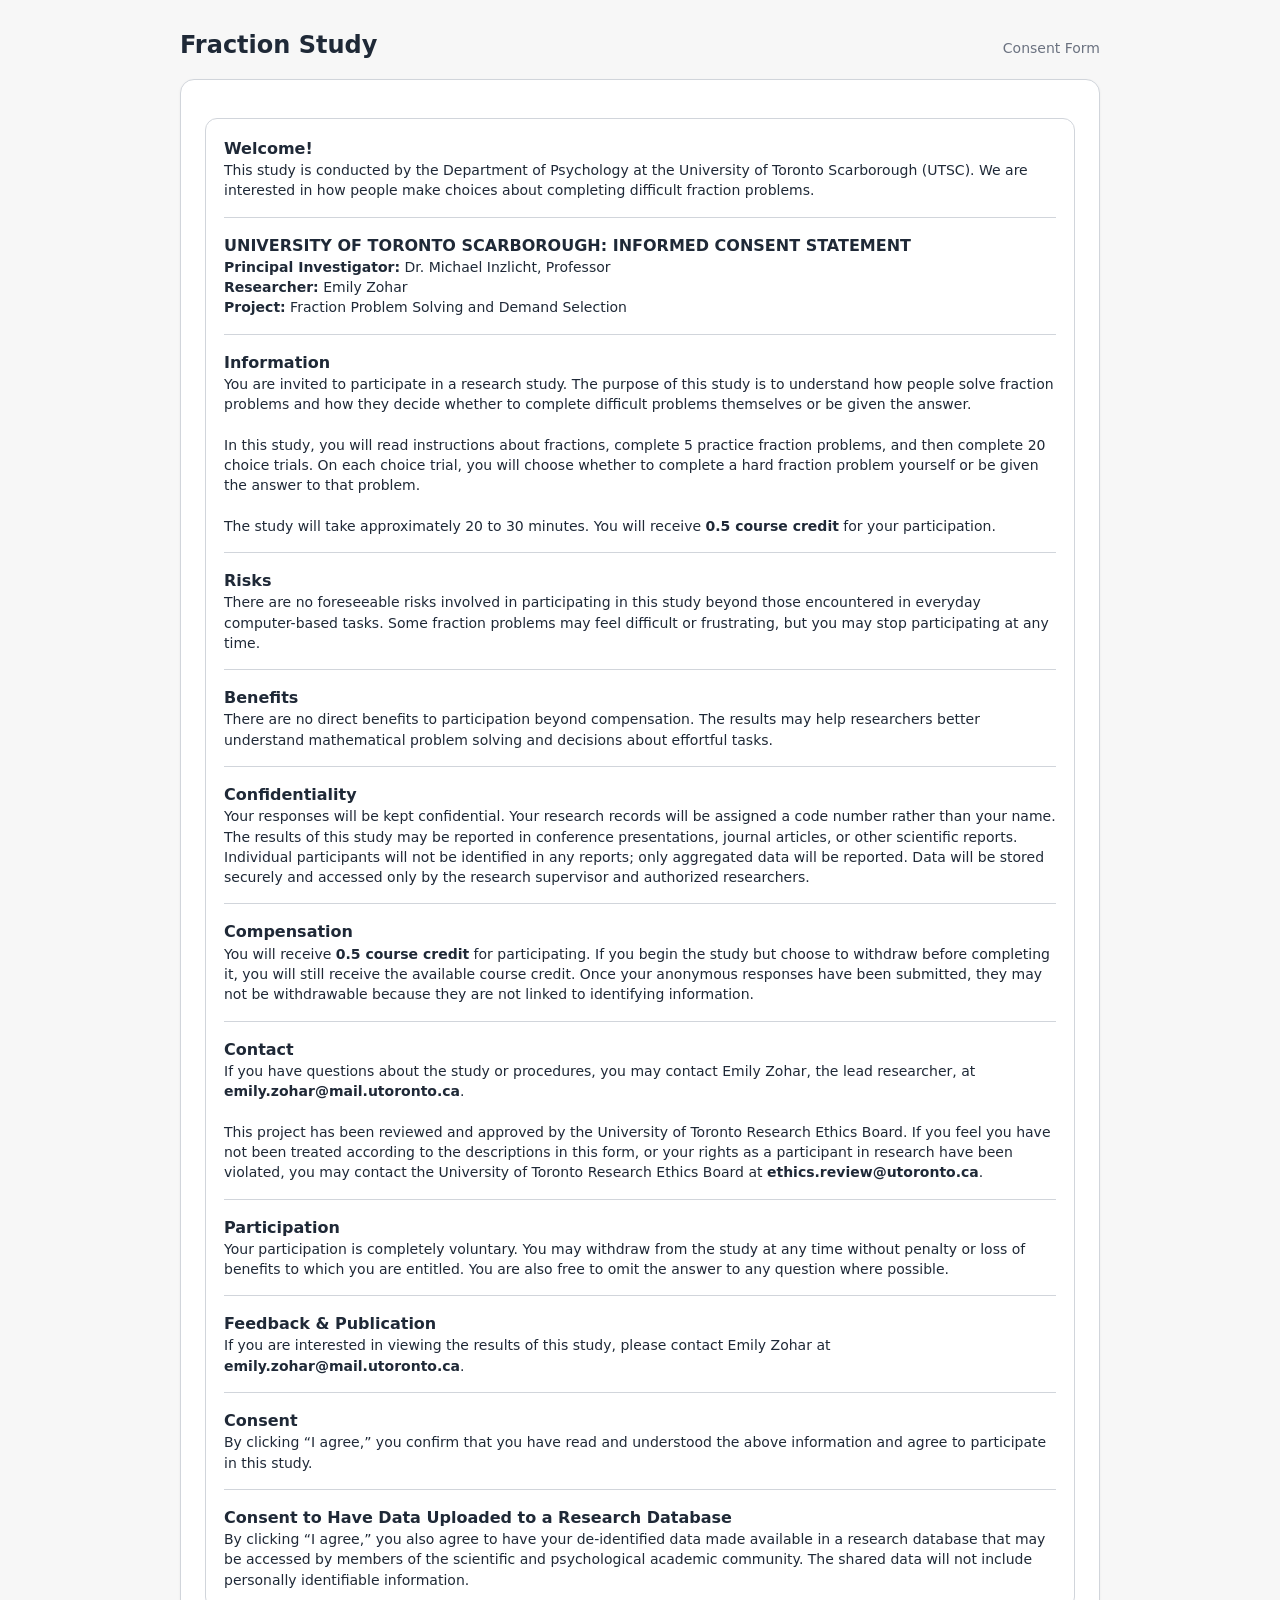
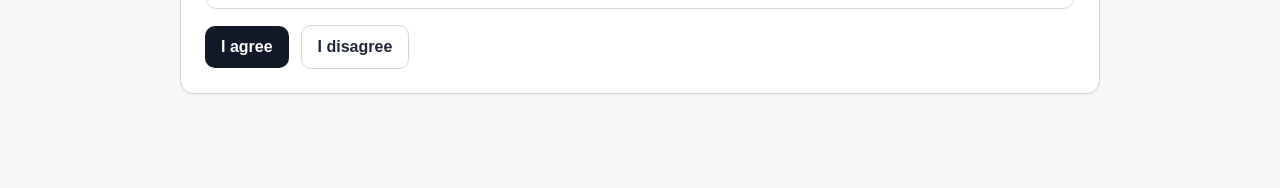
==== commit a1ed76a6: "edits" ====
--- a/index.html
+++ b/index.html
@@ -2,1348 +2,29 @@
 <html lang="en">
 <head>
   <meta charset="utf-8" />
-  <meta name="viewport" content="width=device-width, initial-scale=1" />
-  <title>Fraction Demand Selection Task</title>
-  <style>
-    :root {
-      --bg: #f7f7f7;
-      --card: #ffffff;
-      --text: #1f2937;
-      --muted: #6b7280;
-      --border: #d1d5db;
-      --good: #047857;
-      --bad: #b91c1c;
-      --button: #111827;
-      --buttonText: #ffffff;
-    }
-
-    html, body {
-      margin: 0;
-      padding: 0;
-      min-height: 100%;
-      background: var(--bg);
-      color: var(--text);
-      font-family: system-ui, -apple-system, BlinkMacSystemFont, "Segoe UI", sans-serif;
-      line-height: 1.45;
-    }
-
-    .shell {
-      max-width: 920px;
-      margin: 0 auto;
-      padding: 28px 18px 80px;
-    }
-
-    .topbar {
-      display: flex;
-      justify-content: space-between;
-      gap: 16px;
-      align-items: baseline;
-      margin-bottom: 16px;
-    }
-
-    h1 {
-      font-size: 24px;
-      margin: 0;
-      font-weight: 750;
-    }
-
-    #subheader {
-      font-size: 14px;
-      color: var(--muted);
-    }
-
-    .card {
-      background: var(--card);
-      border: 1px solid var(--border);
-      border-radius: 14px;
-      padding: 24px;
-      box-shadow: 0 1px 3px rgba(0,0,0,.05);
-    }
-
-    .notice {
-      border: 1px solid var(--border);
-      background: #fff;
-      border-radius: 12px;
-      padding: 18px;
-      margin: 14px 0;
-    }
-
-    .row {
-      display: flex;
-      flex-wrap: wrap;
-      gap: 12px;
-      align-items: center;
-      margin-top: 16px;
-    }
-
-    .btn {
-      appearance: none;
-      border: 0;
-      background: var(--button);
-      color: var(--buttonText);
-      border-radius: 10px;
-      padding: 12px 16px;
-      font-size: 16px;
-      font-weight: 650;
-      cursor: pointer;
-    }
-
-    .btn.secondary {
-      background: #ffffff;
-      color: var(--text);
-      border: 1px solid var(--border);
-    }
-
-    .btn.large {
-      min-width: 230px;
-      min-height: 72px;
-      font-size: 18px;
-    }
-
-    .btn:disabled {
-      opacity: .55;
-      cursor: not-allowed;
-    }
-
-    .input {
-      width: min(420px, 100%);
-      font-size: 20px;
-      padding: 12px 14px;
-      border: 1px solid var(--border);
-      border-radius: 10px;
-      background: #fff;
-      color: var(--text);
-    }
-
-    .small { font-size: 14px; }
-    .muted { color: var(--muted); }
-    .good { color: var(--good); }
-    .bad { color: var(--bad); }
-    .hr { height: 1px; background: var(--border); margin: 16px 0; }
-
-    .math {
-      font-size: 34px;
-      line-height: 1.5;
-      margin: 10px 0;
-    }
-
-    .frac sup { font-size: .72em; vertical-align: .45em; }
-    .frac sub { font-size: .72em; vertical-align: -.15em; }
-
-    .pill {
-      display: inline-flex;
-      align-items: center;
-      border: 1px solid var(--border);
-      border-radius: 999px;
-      padding: 6px 10px;
-      font-size: 13px;
-      color: var(--muted);
-      background: #fff;
-    }
-
-    .footer {
-      display: flex;
-      justify-content: space-between;
-      gap: 12px;
-      color: var(--muted);
-      font-size: 13px;
-      margin-top: 14px;
-    }
-
-    .choiceGrid {
-      display: grid;
-      grid-template-columns: repeat(auto-fit, minmax(260px, 1fr));
-      gap: 16px;
-      margin-top: 18px;
-    }
-
-    .choiceCard {
-  border: 1px solid var(--border);
-  border-radius: 14px;
-  padding: 0;
-  background: #fff;
-  overflow: hidden;
-  min-height: 220px;
-}
-
-.choiceButton {
-  width: 100%;
-  height: 100%;
-  min-height: 220px;
-  border: none;
-  background: transparent;
-  font-size: 24px;
-  font-weight: 700;
-  cursor: pointer;
-
-  display: flex;
-  align-items: center;
-  justify-content: center;
-}
-.completeButton {
-  background: #d93025;
-  color: white;
-}
-
-.completeButton:hover {
-  background: #b3261e;
-}
-
-.answerButton {
-  background: #1a73e8;
-  color: white;
-}
-
-.answerButton:hover {
-  background: #1558b0;
-}
-
-
-    .choiceTitle {
-      font-weight: 750;
-      font-size: 18px;
-      margin-bottom: 8px;
-    }
-
-    .calculator-panel-fixed {
-      position: fixed;
-      right: 18px;
-      bottom: 18px;
-      width: 250px;
-      background: white;
-      border: 1px solid var(--border);
-      border-radius: 14px;
-      padding: 12px;
-      box-shadow: 0 6px 22px rgba(0,0,0,.12);
-      z-index: 10;
-    }
-
-    .calc-grid {
-      display: grid;
-      grid-template-columns: repeat(4, 1fr);
-      gap: 6px;
-      margin-top: 8px;
-    }
-
-    .calc-key {
-      border: 1px solid var(--border);
-      background: #fff;
-      border-radius: 8px;
-      padding: 8px 0;
-      font-weight: 650;
-      cursor: pointer;
-    }
-
-    .calc-input {
-      width: calc(100% - 24px);
-      font-size: 16px;
-      padding: 8px 10px;
-      margin-top: 8px;
-    }
-
-    .calc-result {
-      min-height: 24px;
-      font-size: 18px;
-      margin-top: 4px;
-    }
-
-    @media (max-width: 760px) {
-      .calculator-panel-fixed {
-        position: static;
-        width: auto;
-        margin-top: 18px;
-      }
-      .math { font-size: 28px; }
-    }
-  </style>
+  <meta name="viewport" content="width=device-width,initial-scale=1" />
+  <title>Study</title>
+  <link rel="stylesheet" href="style.css" />
 </head>
 <body>
-  <div class="shell">
-    <div class="topbar">
-      <h1>Fraction Study</h1>
-      <div id="subheader"></div>
-    </div>
-    <main id="content" class="card"></main>
-    <div class="footer">
-      <div id="leftFooter"></div>
-      <div id="rightFooter"></div>
+  <div id="app">
+    <div class="card">
+      <div id="header">
+        <div class="title">Study</div>
+        <div id="subheader" class="subtle"></div>
+      </div>
+
+      <div id="content" class="content"></div>
+
+      <div id="footer" class="footer">
+        <div id="leftFooter" class="subtle"></div>
+        <div id="rightFooter" class="subtle"></div>
+      </div>
     </div>
   </div>
 
 <script>
-(() => {
-  const $ = (id) => document.getElementById(id);
-
-  // ============================================================
-  // CONFIG: EDIT THESE BEFORE LAUNCHING
-  // ============================================================
-  const CONFIG = {
-    experimentID: "QgzXmzXwxYHB", // DataPipe experiment ID
-    completionRedirectURL: "https://utscpsych.sona-systems.com/webstudy_credit.aspx?experiment_id=1317&credit_token=d4d36918ef934798be0bf69a79e33722&survey_code={participantId}",
-    nPracticeTrials: 5,
-    nDSTTrials: 20,
-    feedbackMs: 900,
-    revealAnswerMs: 1800,
-    allowMixedNumbers: true,
-    downloadCSVOnPipeFailure: true
-  };
-
-  // ============================================================
-  // STATE
-  // ============================================================
-  const state = {
-    participantId: null,
-    startedAtISO: null,
-    phase: null,
-    events: [],
-    practiceRows: [],
-    dstChoiceRows: [],
-    dstPerformanceRows: [],
-    selectedPracticeProblems: [],
-    selectedDSTProblems: [],
-    _eventIndex: 0
-  };
-
-  // ============================================================
-  // BASIC HELPERS
-  // ============================================================
-  function getURLParams() {
-    const sp = new URLSearchParams(window.location.search);
-    return {
-      participantId:
-        sp.get("id") ||
-        sp.get("PROLIFIC_PID") ||
-        sp.get("participantId") ||
-        crypto.randomUUID()
-    };
-  }
-
-  function initStudy() {
-    const { participantId } = getURLParams();
-    state.participantId = participantId;
-    state.startedAtISO = new Date().toISOString();
-    logEvent("study_start", { participantId });
-  }
-
-  function logEvent(type, payload = {}) {
-    state._eventIndex += 1;
-    state.events.push({
-      kind: "event",
-      participantId: state.participantId,
-      eventIndex: state._eventIndex,
-      timestampISO: new Date().toISOString(),
-      type,
-      ...payload
-    });
-  }
-
-  function now() { return performance.now(); }
-  function wait(ms) { return new Promise(resolve => setTimeout(resolve, ms)); }
-
-  function shuffledCopy(arr) {
-    const a = arr.slice();
-    for (let i = a.length - 1; i > 0; i--) {
-      const j = Math.floor(Math.random() * (i + 1));
-      [a[i], a[j]] = [a[j], a[i]];
-    }
-    return a;
-  }
-
-  function escapeHTML(s) {
-    return String(s ?? "")
-      .replace(/&/g, "&amp;")
-      .replace(/</g, "&lt;")
-      .replace(/>/g, "&gt;")
-      .replace(/"/g, "&quot;")
-      .replace(/'/g, "&#039;");
-  }
-
-  function html(s) {
-    const d = document.createElement("div");
-    d.innerHTML = s;
-    return d;
-  }
-
-  function clearContent() { $("content").innerHTML = ""; }
-  function render(node) { clearContent(); $("content").appendChild(node); }
-  function setHeader(text) { $("subheader").textContent = text || ""; }
-  function setFooter(left = "", right = "") {
-    $("leftFooter").textContent = left || "";
-    $("rightFooter").textContent = right || "";
-  }
-
-  function asciiMathText(s) {
-    return String(s ?? "")
-      .replace(/−/g, "-")
-      .replace(/×/g, "*")
-      .replace(/÷/g, "/")
-      .replace(/\u00A0/g, " ");
-  }
-
-  function excelText(s) {
-    const v = String(s ?? "");
-    if (v === "") return "";
-    return `="${v.replace(/"/g, '""')}"`;
-  }
-
-  // ============================================================
-  // EXACT FRACTION ARITHMETIC
-  // ============================================================
-  function gcd(a, b) {
-    a = Math.abs(a);
-    b = Math.abs(b);
-    while (b !== 0) {
-      const t = b;
-      b = a % b;
-      a = t;
-    }
-    return a || 1;
-  }
-
-  function frac(n, d = 1) {
-    if (d === 0) throw new Error("Zero denominator");
-    if (d < 0) { n = -n; d = -d; }
-    const g = gcd(n, d);
-    return { n: n / g, d: d / g };
-  }
-
-  function add(a, b) { return frac(a.n * b.d + b.n * a.d, a.d * b.d); }
-  function sub(a, b) { return frac(a.n * b.d - b.n * a.d, a.d * b.d); }
-  function mul(a, b) { return frac(a.n * b.n, a.d * b.d); }
-  function div(a, b) { return frac(a.n * b.d, a.d * b.n); }
-
-  function sameFrac(a, b) { return a && b && a.n === b.n && a.d === b.d; }
-
-  function fracText(f) {
-    if (!f) return "";
-    if (f.d === 1) return String(f.n);
-    return `${f.n}/${f.d}`;
-  }
-
-  function rawFracHTML(n, d, forceFraction = false) {
-    if (d === 1 && !forceFraction) return String(n);
-    return `<span class="frac"><sup>${n}</sup>&frasl;<sub>${d}</sub></span>`;
-  }
-
-  function fracHTML(f) {
-    if (!f) return "";
-    if (f.d === 1) return String(f.n);
-    return rawFracHTML(f.n, f.d);
-  }
-
-  function parseFractionInput(raw) {
-    const s = String(raw || "").trim();
-    if (!s) return { ok: false, error: "Please enter an answer." };
-    if (s.includes(".")) return { ok: false, error: "Decimals are not allowed. Enter a whole number or fraction." };
-
-    if (/^-?\d+$/.test(s)) {
-      return { ok: true, value: frac(Number(s), 1), normalized: String(Number(s)) };
-    }
-
-    let m = s.match(/^(-?\d+)\s*\/\s*(-?\d+)$/);
-    if (m) {
-      const n = Number(m[1]);
-      const d = Number(m[2]);
-      if (d === 0) return { ok: false, error: "The denominator cannot be 0." };
-      const f = frac(n, d);
-      return { ok: true, value: f, normalized: fracText(f) };
-    }
-
-    if (CONFIG.allowMixedNumbers) {
-      m = s.match(/^(-?\d+)\s+(\d+)\s*\/\s*(\d+)$/);
-      if (m) {
-        const whole = Number(m[1]);
-        const n = Number(m[2]);
-        const d = Number(m[3]);
-        if (d === 0) return { ok: false, error: "The denominator cannot be 0." };
-        const sign = whole < 0 ? -1 : 1;
-        const improper = frac(sign * (Math.abs(whole) * d + n), d);
-        return { ok: true, value: improper, normalized: fracText(improper) };
-      }
-    }
-
-    return {
-      ok: false,
-      error: CONFIG.allowMixedNumbers
-        ? "Use a whole number, fraction, or mixed number, such as 2, 3/4, or 1 1/2."
-        : "Use a whole number or fraction, such as 2 or 3/4."
-    };
-  }
-
-  // ============================================================
-  // PROBLEM CREATION
-  // ============================================================
-  function F(n, d) {
-    const f = frac(n, d);
-    return { f, text: fracText(f), html: fracHTML(f) };
-  }
-
-  function opFunc(op) {
-    if (op === "+") return add;
-    if (op === "-") return sub;
-    if (op === "*") return mul;
-    if (op === "/") return div;
-    throw new Error(`Unknown operator: ${op}`);
-  }
-
-  function opHTML(op) {
-    if (op === "+") return "+";
-    if (op === "-") return "−";
-    if (op === "*") return "×";
-    if (op === "/") return "÷";
-    throw new Error(`Unknown operator: ${op}`);
-  }
-
-  function makeOne(id, difficulty, A, op, B) {
-    const a = F(A[0], A[1]);
-    const b = F(B[0], B[1]);
-    const answer = opFunc(op)(a.f, b.f);
-    return {
-      id,
-      difficulty,
-      steps: 1,
-      expressionText: `${a.text} ${op} ${b.text}`,
-      expressionHTML: `${a.html} ${opHTML(op)} ${b.html}`,
-      correctNumerator: answer.n,
-      correctDenominator: answer.d,
-      correctText: fracText(answer)
-    };
-  }
-
-  function makeTwo(id, difficulty, A, op1, B, op2, C) {
-    const a = F(A[0], A[1]);
-    const b = F(B[0], B[1]);
-    const c = F(C[0], C[1]);
-    const mid = opFunc(op1)(a.f, b.f);
-    const answer = opFunc(op2)(mid, c.f);
-    return {
-      id,
-      difficulty,
-      steps: 2,
-      expressionText: `(${a.text} ${op1} ${b.text}) ${op2} ${c.text}`,
-      expressionHTML: `(${a.html} ${opHTML(op1)} ${b.html}) ${opHTML(op2)} ${c.html}`,
-      correctNumerator: answer.n,
-      correctDenominator: answer.d,
-      correctText: fracText(answer)
-    };
-  }
-
-  function makeThreeChain(id, difficulty, A, op1, B, op2, C, op3, D) {
-    const a = F(A[0], A[1]);
-    const b = F(B[0], B[1]);
-    const c = F(C[0], C[1]);
-    const d = F(D[0], D[1]);
-    const mid1 = opFunc(op1)(a.f, b.f);
-    const mid2 = opFunc(op2)(mid1, c.f);
-    const answer = opFunc(op3)(mid2, d.f);
-    return {
-      id,
-      difficulty,
-      steps: 3,
-      expressionText: `((${a.text} ${op1} ${b.text}) ${op2} ${c.text}) ${op3} ${d.text}`,
-      expressionHTML: `((${a.html} ${opHTML(op1)} ${b.html}) ${opHTML(op2)} ${c.html}) ${opHTML(op3)} ${d.html}`,
-      correctNumerator: answer.n,
-      correctDenominator: answer.d,
-      correctText: fracText(answer)
-    };
-  }
-
-  function generatePracticeBank() {
-    return [
-      makeOne("PRAC_E1", "easy", [1,2], "+", [1,4]),
-      makeOne("PRAC_E2", "easy", [3,4], "-", [1,2]),
-      makeTwo("PRAC_M1", "medium", [2,3], "+", [1,4], "*", [3,5]),
-      makeTwo("PRAC_M2", "medium", [5,6], "-", [1,3], "/", [2,5]),
-      makeThreeChain("PRAC_H1", "hard", [1,2], "+", [1,3], "*", [3,4], "/", [2,5])
-    ];
-  }
-
-  function generateDSTHardBank() {
-    return [
-      makeThreeChain("DST_H001", "hard", [1,2], "+", [1,3], "*", [3,4], "/", [2,5]),
-      makeThreeChain("DST_H002", "hard", [2,3], "+", [1,4], "*", [6,7], "/", [3,5]),
-      makeThreeChain("DST_H003", "hard", [3,4], "/", [2,5], "-", [1,3], "*", [3,2]),
-      makeThreeChain("DST_H004", "hard", [7,8], "-", [1,2], "*", [5,6], "+", [3,10]),
-      makeThreeChain("DST_H005", "hard", [2,9], "+", [5,6], "*", [3,8], "/", [1,4]),
-      makeThreeChain("DST_H006", "hard", [17,20], "-", [3,10], "/", [2,11], "-", [1,5]),
-      makeThreeChain("DST_H007", "hard", [13,15], "-", [2,5], "*", [9,11], "+", [3,10]),
-      makeThreeChain("DST_H008", "hard", [5,12], "+", [7,18], "*", [6,13], "/", [2,9]),
-      makeThreeChain("DST_H009", "hard", [7,10], "-", [1,5], "/", [4,9], "+", [1,8]),
-      makeThreeChain("DST_H010", "hard", [3,16], "+", [5,12], "/", [8,15], "-", [3,5]),
-      makeThreeChain("DST_H011", "hard", [5,18], "+", [7,9], "*", [9,14], "/", [1,3]),
-      makeThreeChain("DST_H012", "hard", [14,15], "-", [2,3], "/", [3,8], "+", [2,9]),
-      makeThreeChain("DST_H013", "hard", [4,9], "+", [5,12], "*", [9,10], "/", [3,7]),
-      makeThreeChain("DST_H014", "hard", [11,14], "-", [2,7], "*", [7,9], "+", [5,18]),
-      makeThreeChain("DST_H015", "hard", [8,15], "+", [7,20], "/", [5,6], "-", [1,3]),
-      makeThreeChain("DST_H016", "hard", [9,16], "-", [1,8], "*", [12,13], "/", [3,10]),
-      makeThreeChain("DST_H017", "hard", [5,6], "+", [7,12], "/", [2,3], "-", [3,8]),
-      makeThreeChain("DST_H018", "hard", [7,9], "-", [1,6], "*", [18,11], "+", [2,5]),
-      makeThreeChain("DST_H019", "hard", [13,18], "+", [5,12], "*", [6,7], "/", [4,9]),
-      makeThreeChain("DST_H020", "hard", [19,24], "-", [7,16], "/", [5,8], "+", [1,6]),
-      makeThreeChain("DST_H021", "hard", [3,5], "+", [7,15], "*", [10,11], "/", [4,9]),
-      makeThreeChain("DST_H022", "hard", [11,20], "-", [1,4], "/", [3,5], "+", [2,9]),
-      makeThreeChain("DST_H023", "hard", [7,12], "+", [5,18], "*", [9,8], "-", [1,6]),
-      makeThreeChain("DST_H024", "hard", [15,16], "-", [3,8], "/", [9,10], "+", [1,5]),
-      makeThreeChain("DST_H025", "hard", [2,7], "+", [5,14], "*", [7,6], "/", [3,4])
-    ];
-  }
-
-  function checkProblemBank(bank) {
-    for (const p of bank) {
-      if (p.correctDenominator <= 0) throw new Error(`Bad denominator in ${p.id}`);
-      if (gcd(p.correctNumerator, p.correctDenominator) !== 1) throw new Error(`Unreduced answer in ${p.id}`);
-    }
-  }
-
-  // ============================================================
-  // SIMPLE WHOLE-NUMBER CALCULATOR
-  // ============================================================
-  function safeCalculatorEval(expr) {
-    const cleaned = String(expr || "")
-      .replace(/\s/g, "")
-      .replace(/×/g, "*")
-      .replace(/−/g, "-")
-      .trim();
-
-    if (!cleaned) return { ok: false, error: "Enter one calculation." };
-
-    const m = cleaned.match(/^(\d+)([+\-*÷])(\d+)$/);
-    if (!m) {
-      return { ok: false, error: "Enter one whole-number calculation only, e.g., 7+4 or 20÷5." };
-    }
-
-    const left = Number(m[1]);
-    const op = m[2];
-    const right = Number(m[3]);
-    let result;
-
-    if (op === "+") result = left + right;
-    if (op === "-") result = left - right;
-    if (op === "*") result = left * right;
-    if (op === "÷") {
-      if (right === 0) return { ok: false, error: "Cannot divide by 0." };
-      result = left / right;
-    }
-
-    if (!Number.isFinite(result)) return { ok: false, error: "Invalid calculation." };
-    return { ok: true, result };
-  }
-
-  function showCalculatorPanel() {
-    let panel = document.getElementById("calculatorPanel");
-    if (!panel) {
-      panel = document.createElement("div");
-      panel.id = "calculatorPanel";
-      panel.className = "calculator-panel-fixed";
-      document.body.appendChild(panel);
-    }
-
-    panel.innerHTML = `
-      <div><b>Calculator</b></div>
-      <div class="small muted">Whole-number scratch calculations only.</div>
-      <input id="calcInput" class="input calc-input" autocomplete="off" placeholder="e.g., 7+4" />
-      <div class="calc-grid">
-        <button type="button" class="calc-key" data-calc-key="7">7</button>
-        <button type="button" class="calc-key" data-calc-key="8">8</button>
-        <button type="button" class="calc-key" data-calc-key="9">9</button>
-        <button type="button" class="calc-key" data-calc-key="÷">÷</button>
-        <button type="button" class="calc-key" data-calc-key="4">4</button>
-        <button type="button" class="calc-key" data-calc-key="5">5</button>
-        <button type="button" class="calc-key" data-calc-key="6">6</button>
-        <button type="button" class="calc-key" data-calc-key="*">×</button>
-        <button type="button" class="calc-key" data-calc-key="1">1</button>
-        <button type="button" class="calc-key" data-calc-key="2">2</button>
-        <button type="button" class="calc-key" data-calc-key="3">3</button>
-        <button type="button" class="calc-key" data-calc-key="-">−</button>
-        <button type="button" class="calc-key" data-calc-key="0">0</button>
-        <button type="button" class="calc-key" data-calc-key="+">+</button>
-        <button type="button" id="btnCalcClear" class="calc-key">clear</button>
-        <button type="button" id="btnCalc" class="calc-key">=</button>
-      </div>
-      <div class="small muted" style="margin-top:8px">Result</div>
-      <div id="calcResult" class="calc-result"></div>
-    `;
-
-    attachCalculatorHandlers();
-  }
-
-  function attachCalculatorHandlers() {
-    const calcInput = $("calcInput");
-    const calcResult = $("calcResult");
-    const calcBtn = $("btnCalc");
-    const calcClear = $("btnCalcClear");
-    if (!calcInput || !calcResult || !calcBtn || !calcClear) return;
-
-    function calculate() {
-      const out = safeCalculatorEval(calcInput.value);
-      if (!out.ok) {
-        calcResult.innerHTML = `<span class="bad">${escapeHTML(out.error)}</span>`;
-        return;
-      }
-      calcResult.innerHTML = `<b>${escapeHTML(String(out.result))}</b>`;
-    }
-
-    calcBtn.onclick = calculate;
-    calcClear.onclick = () => {
-      calcInput.value = "";
-      calcResult.textContent = "";
-      calcInput.focus();
-    };
-    calcInput.addEventListener("keydown", e => {
-      if (e.key === "Enter") calculate();
-    });
-
-    document.querySelectorAll("[data-calc-key]").forEach(btn => {
-      btn.onclick = () => {
-        calcInput.value += btn.getAttribute("data-calc-key");
-        calcInput.focus();
-      };
-    });
-  }
-
-  function hideCalculatorPanel() {
-    const panel = document.getElementById("calculatorPanel");
-    if (panel) panel.remove();
-  }
-
-  // ============================================================
-  // SCREENS
-  // ============================================================
-  async function welcomeScreen() {
-    state.phase = "welcome";
-    setHeader("Welcome");
-    setFooter("", "");
-    logEvent("welcome_screen");
-
-    render(html(`
-      <div class="notice">
-        <div><b>Welcome.</b></div>
-        <div class="small">
-          In this study, you will review instructions for solving fractions, complete 5 practice problems,
-          and then complete 20 choice trials.
-        </div>
-        <div class="hr"></div>
-        <div class="small">
-          In the main task, each trial will show a hard fraction problem. You will choose whether to
-          <b>complete the hard fraction problem yourself</b> or be <b>given the answer</b> to the hard fraction problem.
-        </div>
-      </div>
-      <div class="row"><button id="btnContinue" class="btn">Continue</button></div>
-    `));
-
-    await new Promise(resolve => { $("btnContinue").onclick = resolve; });
-  }
-
-  async function fractionInstructionsScreen() {
-    state.phase = "fraction_instructions";
-    setHeader("Fraction Instructions");
-    setFooter("", "");
-    logEvent("fraction_instructions_screen");
-
-    render(html(`
-      <div class="notice">
-        <div><b>How to enter answers</b></div>
-        <div class="small">
-          Enter answers as fractions, mixed numbers, or whole numbers. Do not use decimals.
-          <br><br>
-          Examples of valid answers: <b>3/4</b>, <b>1 1/2</b>, <b>2</b>.
-        </div>
-      </div>
-
-      <div class="notice">
-        <div><b>Addition and subtraction</b></div>
-        <div class="small">
-          Find a common denominator, convert each fraction, and then add or subtract the numerators.
-          <br>
-          Example: ${fracHTML(frac(3,5))} + ${fracHTML(frac(1,4))} = ${rawFracHTML(12,20)} + ${rawFracHTML(5,20)} = ${rawFracHTML(17,20)}
-        </div>
-        <div class="hr"></div>
-        <div><b>Multiplication</b></div>
-        <div class="small">
-          Multiply the numerators together and multiply the denominators together.
-          <br>
-          Example: ${fracHTML(frac(2,3))} × ${fracHTML(frac(1,2))} = ${rawFracHTML(2,6)} = ${fracHTML(frac(1,3))}
-        </div>
-        <div class="hr"></div>
-        <div><b>Division</b></div>
-        <div class="small">
-          Multiply by the reciprocal: flip the second fraction.
-          <br>
-          Example: ${fracHTML(frac(1,2))} ÷ ${fracHTML(frac(1,4))} = ${fracHTML(frac(1,2))} × ${rawFracHTML(4,1,true)} = ${rawFracHTML(4,2)} = 2
-        </div>
-      </div>
-
-      <div class="row"><button id="btnStartPractice" class="btn">Start practice</button></div>
-    `));
-
-    await new Promise(resolve => { $("btnStartPractice").onclick = resolve; });
-  }
-
-  async function dstInstructionsScreen() {
-    state.phase = "dst_instructions";
-    setHeader("Main Task Instructions");
-    setFooter("", "");
-    logEvent("dst_instructions_screen");
-
-    render(html(`
-      <div class="notice">
-        <div><b>Main task</b></div>
-        <div class="small">
-          You will now complete ${CONFIG.nDSTTrials} choice trials. On each trial, you will see a hard fraction problem.
-        </div>
-         
-        <div class="hr"></div>
-        <div class="small">
-          You will choose between two options:
-          <br><br>
-          <b>Complete hard fraction</b>: You solve the problem yourself and enter your answer.
-          <br>
-          <b>Given answer</b>: You are shown the correct answer and do not solve the problem yourself.
-        </div>
-        <div class="hr"></div>
-        <div class="small">
-          There are no trick choices. Choose the option you prefer on each trial.
-        </div>
-      </div>
-      <div class="row"><button id="btnStartDST" class="btn">Start main task</button></div>
-    `));
-
-    await new Promise(resolve => { $("btnStartDST").onclick = resolve; });
-  }
-
-  function restrictAnswerBox(answerBox) {
-    answerBox.addEventListener("keydown", e => {
-      if (["Backspace", "Delete", "ArrowLeft", "ArrowRight", "Tab", "Enter", " ", "/", "-"].includes(e.key)) return;
-      if (!/^[0-9]$/.test(e.key)) e.preventDefault();
-    });
-  }
-
-  async function collectFractionAnswer({ problem, phaseLabel, progressLabel }) {
-    setFooter("Fractions, mixed numbers, or whole numbers only", "No decimals");
-
-    render(html(`
-      <div class="row">
-        <div class="pill">${escapeHTML(progressLabel)}</div>
-        <div class="pill">${escapeHTML(problem.difficulty)}</div>
-      </div>
-      <div class="notice">
-        <div class="small muted">Calculate:</div>
-        <div class="math">${problem.expressionHTML}</div>
-      </div>
-      <div class="notice">
-        <div class="small"><b>Your answer</b></div>
-        <input id="answerBox" class="input" autocomplete="off" placeholder="e.g., 3/4 or 2" />
-        <div id="answerErr" class="small bad" style="display:none;margin-top:8px"></div>
-      </div>
-      <div class="row"><button id="btnSubmitAnswer" class="btn">Submit answer</button></div>
-    `));
-
-    showCalculatorPanel();
-
-    const answerBox = $("answerBox");
-    const answerErr = $("answerErr");
-    const t0 = now();
-    answerBox.focus();
-    restrictAnswerBox(answerBox);
-
-    const answerRaw = await new Promise(resolve => {
-      function submit() {
-        const parsed = parseFractionInput(answerBox.value);
-        if (!parsed.ok) {
-          answerErr.style.display = "block";
-          answerErr.textContent = parsed.error;
-          return;
-        }
-        resolve(answerBox.value);
-      }
-      $("btnSubmitAnswer").onclick = submit;
-      answerBox.addEventListener("keydown", e => { if (e.key === "Enter") submit(); });
-    });
-
-    const rtMs = Math.round(now() - t0);
-    const parsed = parseFractionInput(answerRaw);
-    const correctFrac = frac(problem.correctNumerator, problem.correctDenominator);
-    const correct = sameFrac(parsed.value, correctFrac) ? 1 : 0;
-
-    logEvent(`${phaseLabel}_answer_submitted`, {
-      problemId: problem.id,
-      correct,
-      responseRTms: rtMs
-    });
-
-    return { answerRaw, parsed, correct, rtMs };
-  }
-
-  async function feedbackScreen({ problem, correct, responseText }) {
-    hideCalculatorPanel();
-    setHeader("Feedback");
-    setFooter("", "");
-
-    render(html(`
-      <div class="notice">
-        ${correct ? `<div class="good"><b>Correct</b></div>` : `<div class="bad"><b>Incorrect</b></div>`}
-        <div class="small">
-          Your answer: <b>${escapeHTML(responseText)}</b><br>
-          Correct answer: <b>${escapeHTML(problem.correctText)}</b>
-        </div>
-      </div>
-    `));
-
-    await wait(CONFIG.feedbackMs);
-  }
-
-  async function runPracticeTrial(problem, practiceTrialNumber) {
-    state.phase = "practice";
-    setHeader(`Practice ${practiceTrialNumber} of ${CONFIG.nPracticeTrials}`);
-
-    logEvent("practice_trial_start", {
-      practiceTrialNumber,
-      problemId: problem.id,
-      difficulty: problem.difficulty,
-      steps: problem.steps
-    });
-
-    const result = await collectFractionAnswer({
-      problem,
-      phaseLabel: "practice",
-      progressLabel: `Practice ${practiceTrialNumber} / ${CONFIG.nPracticeTrials}`
-    });
-
-    const row = {
-      kind: "practice_trial",
-      participantId: state.participantId,
-      timestampISO: new Date().toISOString(),
-      practiceTrialNumber,
-      problemId: problem.id,
-      difficulty: problem.difficulty,
-      steps: problem.steps,
-      expressionText: asciiMathText(problem.expressionText),
-      correctTextRaw: problem.correctText,
-      correctTextExcel: excelText(problem.correctText),
-      correctNumerator: problem.correctNumerator,
-      correctDenominator: problem.correctDenominator,
-      responseRaw: String(result.answerRaw || "").trim(),
-      responseRawExcel: excelText(String(result.answerRaw || "").trim()),
-      responseNormalizedRaw: result.parsed.normalized,
-      responseNormalizedExcel: excelText(result.parsed.normalized),
-      responseNumerator: result.parsed.value.n,
-      responseDenominator: result.parsed.value.d,
-      correct: result.correct,
-      responseRTms: result.rtMs
-    };
-
-    state.practiceRows.push(row);
-    await feedbackScreen({ problem, correct: result.correct, responseText: result.parsed.normalized });
-  }
-
-  async function runPracticeBlock() {
-    const practice = generatePracticeBank();
-    checkProblemBank(practice);
-    state.selectedPracticeProblems = practice;
-
-    logEvent("practice_block_start", {
-      nPracticeTrials: practice.length,
-      problemIds: practice.map(p => p.id).join(";")
-    });
-
-    for (let i = 0; i < practice.length; i++) {
-      await runPracticeTrial(practice[i], i + 1);
-    }
-
-    logEvent("practice_block_end", {
-      nPracticeTrials: practice.length,
-      nCorrect: state.practiceRows.reduce((sum, r) => sum + Number(r.correct || 0), 0)
-    });
-  }
-
-  async function runDSTChoiceTrial(problem, dstTrialNumber) {
-    state.phase = "dst_choice";
-    setHeader(`Main task ${dstTrialNumber} of ${CONFIG.nDSTTrials}`);
-    setFooter("Choose one option", "");
-
-    logEvent("dst_trial_start", {
-      dstTrialNumber,
-      problemId: problem.id,
-      difficulty: problem.difficulty,
-      steps: problem.steps
-    });
-
-    render(html(`
-      <div class="row">
-        <div class="pill">Trial ${dstTrialNumber} / ${CONFIG.nDSTTrials}</div>
-      </div>
-      <div class="notice">
-        <div class="small muted">Hard fraction problem:</div>
-        <div class="math">${problem.expressionHTML}</div>
-      </div>
-      <div class="choiceGrid">
-        <div class="choiceCard">
-
-<button id="btnComplete" class="choiceButton completeButton">Complete</button>
-        </div>
-        <div class="choiceCard">
-<button id="btnAnswer" class="choiceButton answerButton">Given answer</button>
-        </div>
-      </div>
-    `));
-
-    const t0 = now();
-    const choice = await new Promise(resolve => {
-      $("btnComplete").onclick = () => resolve("complete_hard_fraction");
-      $("btnAnswer").onclick = () => resolve("given_answer");
-    });
-    const choiceRTms = Math.round(now() - t0);
-
-    const choiceRow = {
-      kind: "dst_choice",
-      participantId: state.participantId,
-      timestampISO: new Date().toISOString(),
-      dstTrialNumber,
-      problemId: problem.id,
-      difficulty: problem.difficulty,
-      steps: problem.steps,
-      expressionText: asciiMathText(problem.expressionText),
-      correctTextRaw: problem.correctText,
-      correctTextExcel: excelText(problem.correctText),
-      correctNumerator: problem.correctNumerator,
-      correctDenominator: problem.correctDenominator,
-      choice,
-      choseComplete: choice === "complete_hard_fraction" ? 1 : 0,
-      choseGivenAnswer: choice === "given_answer" ? 1 : 0,
-      choiceRTms
-    };
-
-    state.dstChoiceRows.push(choiceRow);
-    logEvent("dst_choice_made", { dstTrialNumber, problemId: problem.id, choice, choiceRTms });
-
-    if (choice === "given_answer") {
-      await showGivenAnswerScreen(problem, dstTrialNumber);
-      state.dstPerformanceRows.push({
-        kind: "dst_performance",
-        participantId: state.participantId,
-        timestampISO: new Date().toISOString(),
-        dstTrialNumber,
-        problemId: problem.id,
-        difficulty: problem.difficulty,
-        steps: problem.steps,
-        expressionText: asciiMathText(problem.expressionText),
-        correctTextRaw: problem.correctText,
-        correctTextExcel: excelText(problem.correctText),
-        attempted: 0,
-        choice,
-        responseRaw: "",
-        responseRawExcel: "",
-        responseNormalizedRaw: "",
-        responseNormalizedExcel: "",
-        responseNumerator: "",
-        responseDenominator: "",
-        correct: "",
-        responseRTms: ""
-      });
-      return;
-    }
-
-    state.phase = "dst_performance";
-    setHeader(`Solve trial ${dstTrialNumber} of ${CONFIG.nDSTTrials}`);
-
-    const result = await collectFractionAnswer({
-      problem,
-      phaseLabel: "dst",
-      progressLabel: `Main task ${dstTrialNumber} / ${CONFIG.nDSTTrials}`
-    });
-
-    const performanceRow = {
-      kind: "dst_performance",
-      participantId: state.participantId,
-      timestampISO: new Date().toISOString(),
-      dstTrialNumber,
-      problemId: problem.id,
-      difficulty: problem.difficulty,
-      steps: problem.steps,
-      expressionText: asciiMathText(problem.expressionText),
-      correctTextRaw: problem.correctText,
-      correctTextExcel: excelText(problem.correctText),
-      attempted: 1,
-      choice,
-      correctNumerator: problem.correctNumerator,
-      correctDenominator: problem.correctDenominator,
-      responseRaw: String(result.answerRaw || "").trim(),
-      responseRawExcel: excelText(String(result.answerRaw || "").trim()),
-      responseNormalizedRaw: result.parsed.normalized,
-      responseNormalizedExcel: excelText(result.parsed.normalized),
-      responseNumerator: result.parsed.value.n,
-      responseDenominator: result.parsed.value.d,
-      correct: result.correct,
-      responseRTms: result.rtMs
-    };
-
-    state.dstPerformanceRows.push(performanceRow);
-    await feedbackScreen({ problem, correct: result.correct, responseText: result.parsed.normalized });
-  }
-
-  async function showGivenAnswerScreen(problem, dstTrialNumber) {
-    hideCalculatorPanel();
-    state.phase = "given_answer";
-    setHeader(`Answer shown ${dstTrialNumber} of ${CONFIG.nDSTTrials}`);
-    setFooter("", "");
-
-    render(html(`
-      <div class="notice">
-        <div><b>Correct answer</b></div>
-        <div class="small muted">Problem:</div>
-        <div class="math">${problem.expressionHTML}</div>
-        <div class="hr"></div>
-        <div class="math">${escapeHTML(problem.correctText)}</div>
-      </div>
-    `));
-
-    logEvent("dst_answer_shown", {
-      dstTrialNumber,
-      problemId: problem.id,
-      correctTextRaw: problem.correctText
-    });
-
-    await wait(CONFIG.revealAnswerMs);
-  }
-
-  async function runDSTBlock() {
-    const hardBank = generateDSTHardBank();
-    checkProblemBank(hardBank);
-    state.selectedDSTProblems = shuffledCopy(hardBank).slice(0, CONFIG.nDSTTrials);
-
-    logEvent("dst_block_start", {
-      nDSTTrials: CONFIG.nDSTTrials,
-      bankSize: hardBank.length,
-      problemIds: state.selectedDSTProblems.map(p => p.id).join(";")
-    });
-
-    for (let i = 0; i < state.selectedDSTProblems.length; i++) {
-      await runDSTChoiceTrial(state.selectedDSTProblems[i], i + 1);
-    }
-
-    logEvent("dst_block_end", {
-      nDSTTrials: CONFIG.nDSTTrials,
-      nComplete: state.dstChoiceRows.reduce((sum, r) => sum + Number(r.choseComplete || 0), 0),
-      nGivenAnswer: state.dstChoiceRows.reduce((sum, r) => sum + Number(r.choseGivenAnswer || 0), 0),
-      nCorrectAmongAttempted: state.dstPerformanceRows.reduce((sum, r) => sum + Number(r.correct || 0), 0)
-    });
-  }
-
-  // ============================================================
-  // CSV + DATAPIPE
-  // ============================================================
-  function flattenForCSV() {
-    const rows = [];
-
-    rows.push({
-      kind: "meta",
-      participantId: state.participantId,
-      startedAtISO: state.startedAtISO,
-      exportedAtISO: new Date().toISOString(),
-      nPracticeTrials: CONFIG.nPracticeTrials,
-      nDSTTrials: CONFIG.nDSTTrials,
-      practiceProblemIds: state.selectedPracticeProblems.map(p => p.id).join(";"),
-      dstProblemIds: state.selectedDSTProblems.map(p => p.id).join(";")
-    });
-
-    for (const e of state.events) rows.push(e);
-    for (const p of state.practiceRows) rows.push(p);
-    for (const c of state.dstChoiceRows) rows.push(c);
-    for (const d of state.dstPerformanceRows) rows.push(d);
-
-    return rows;
-  }
-
-  function toCSV(rows) {
-    if (!rows || rows.length === 0) return "";
-
-    const headerSet = new Set();
-    rows.forEach(r => Object.keys(r).forEach(k => headerSet.add(k)));
-
-    const preferred = [
-      "kind",
-      "participantId",
-      "timestampISO",
-      "startedAtISO",
-      "exportedAtISO",
-      "eventIndex",
-      "type",
-      "nPracticeTrials",
-      "nDSTTrials",
-      "practiceProblemIds",
-      "dstProblemIds",
-      "practiceTrialNumber",
-      "dstTrialNumber",
-      "problemId",
-      "difficulty",
-      "steps",
-      "expressionText",
-      "choice",
-      "choseComplete",
-      "choseGivenAnswer",
-      "choiceRTms",
-      "attempted",
-      "correctTextRaw",
-      "correctTextExcel",
-      "correctNumerator",
-      "correctDenominator",
-      "responseRaw",
-      "responseRawExcel",
-      "responseNormalizedRaw",
-      "responseNormalizedExcel",
-      "responseNumerator",
-      "responseDenominator",
-      "correct",
-      "responseRTms"
-    ];
-
-    const headers = [
-      ...preferred.filter(h => headerSet.has(h)),
-      ...Array.from(headerSet).filter(h => !preferred.includes(h))
-    ];
-
-    const esc = (v) => {
-      const s = String(v ?? "");
-      return /[",\n\r]/.test(s) ? `"${s.replace(/"/g, '""')}"` : s;
-    };
-
-    return "\uFEFF" + [
-      headers.join(","),
-      ...rows.map(r => headers.map(h => esc(r[h])).join(","))
-    ].join("\n");
-  }
-
-  async function saveCSVToPipe({ experimentID, filename, csvString }) {
-    const res = await fetch("https://pipe.jspsych.org/api/data/", {
-      method: "POST",
-      headers: { "Content-Type": "application/json" },
-      body: JSON.stringify({ experimentID, filename, data: csvString })
-    });
-
-    if (!res.ok) {
-      const txt = await res.text().catch(() => "");
-      throw new Error(`Pipe save failed: ${res.status} ${res.statusText} ${txt}`);
-    }
-
-    return res.json().catch(() => ({}));
-  }
-
-  function downloadText(filename, text, mime = "text/csv") {
-    const blob = new Blob([text], { type: mime });
-    const url = URL.createObjectURL(blob);
-    const a = document.createElement("a");
-    a.href = url;
-    a.download = filename;
-    document.body.appendChild(a);
-    a.click();
-    a.remove();
-    URL.revokeObjectURL(url);
-  }
-
-  function buildRedirectURL() {
-    if (!CONFIG.completionRedirectURL) return "";
-    return CONFIG.completionRedirectURL.replaceAll("{participantId}", encodeURIComponent(state.participantId));
-  }
-
-  function redirectToCompletionURL() {
-    const url = buildRedirectURL();
-    if (!url) return;
-    window.location.href = url;
-  }
-
-  async function endScreen() {
-    hideCalculatorPanel();
-    state.phase = "end";
-    setHeader("Finished");
-    setFooter("", "");
-
-    const filename = `fraction-dst-sub-${state.participantId}-${Date.now()}.csv`;
-    const csvString = toCSV(flattenForCSV());
-
-    render(html(`
-      <div class="notice">
-        <div><b>Saving your data…</b></div>
-        <div class="small">Please do not close this window.</div>
-      </div>
-    `));
-
-    try {
-      await saveCSVToPipe({
-        experimentID: CONFIG.experimentID,
-        filename,
-        csvString
-      });
-
-      logEvent("datapipe_save_success", { filename });
-
-      render(html(`
-        <div class="notice">
-          <div class="good"><b>Saved.</b></div>
-          <div class="small muted">${escapeHTML(filename)}</div>
-          <div class="small">You will now be redirected.</div>
-        </div>
-      `));
-
-      await wait(700);
-      redirectToCompletionURL();
-    } catch (e) {
-      console.error(e);
-      const errorMessage = e instanceof Error ? e.message : String(e);
-      logEvent("datapipe_save_failure", { filename, errorMessage });
-
-      const rows = flattenForCSV();
-      rows.push({
-        kind: "save_error",
-        participantId: state.participantId,
-        timestampISO: new Date().toISOString(),
-        errorMessage
-      });
-      const csvWithError = toCSV(rows);
-
-      render(html(`
-        <div class="notice">
-          <div class="bad"><b>Upload failed.</b></div>
-          <div class="small">The study is complete, but the data upload did not work.</div>
-          <div class="hr"></div>
-          <div class="small"><b>Error:</b> ${escapeHTML(errorMessage)}</div>
-          <div class="hr"></div>
-          <div class="small">Download the CSV and send it to the researcher.</div>
-        </div>
-        <div class="row">
-          <button id="btnCsv" class="btn">Download CSV</button>
-          <button id="btnRedirect" class="btn secondary">Redirect anyway</button>
-        </div>
-      `));
-
-      $("btnCsv").onclick = () => downloadText(filename, csvWithError, "text/csv");
-      $("btnRedirect").onclick = redirectToCompletionURL;
-    }
-  }
-
-  // ============================================================
-  // BOOT
-  // ============================================================
-  async function boot() {
-    initStudy();
-    await welcomeScreen();
-    await fractionInstructionsScreen();
-    await runPracticeBlock();
-    await dstInstructionsScreen();
-    await runDSTBlock();
-    await endScreen();
-  }
-
-  boot().catch(e => {
-    console.error(e);
-    hideCalculatorPanel();
-    render(html(`
-      <div class="notice">
-        <div class="bad"><b>Unexpected error</b></div>
-        <div class="small">${escapeHTML(e instanceof Error ? e.message : String(e))}</div>
-      </div>
-    `));
-  });
-})();
+  window.location.href = "DST.html";
 </script>
 </body>
-</html>+</html>
--- a/style.css
+++ b/style.css
@@ -0,0 +1,232 @@
+:root {
+  --bg: #0b0f14;
+  --card: #111826;
+  --text: #e7edf7;
+  --muted: #94a3b8;
+  --accent: #60a5fa;
+  --good: #22c55e;
+  --bad: #ef4444;
+  --warn: #f59e0b;
+}
+
+* { box-sizing: border-box; }
+body {
+  margin: 0;
+  font-family: ui-sans-serif, system-ui, -apple-system, Segoe UI, Roboto, Helvetica, Arial;
+  background: var(--bg);
+  color: var(--text);
+}
+
+#app {
+  min-height: 100vh;
+  display: grid;
+  place-items: center;
+  padding: 24px;
+}
+
+.card {
+  width: min(900px, 95vw);
+  background: var(--card);
+  border: 1px solid rgba(255,255,255,0.08);
+  border-radius: 16px;
+  padding: 22px;
+  box-shadow: 0 20px 60px rgba(0,0,0,0.35);
+}
+
+.title {
+  font-size: 20px;
+  font-weight: 700;
+  letter-spacing: 0.3px;
+}
+
+.subtle { color: var(--muted); }
+
+.content {
+  margin-top: 14px;
+  min-height: 360px;
+  display: grid;
+  place-items: center;
+  text-align: center;
+  gap: 14px;
+}
+
+.big {
+  font-size: 80px;
+  font-weight: 800;
+  letter-spacing: 2px;
+}
+
+.row {
+  display: flex;
+  gap: 12px;
+  flex-wrap: wrap;
+  justify-content: center;
+  align-items: center;
+}
+
+.btn {
+  background: rgba(96,165,250,0.15);
+  border: 1px solid rgba(96,165,250,0.35);
+  color: var(--text);
+  padding: 10px 14px;
+  border-radius: 12px;
+  cursor: pointer;
+  font-weight: 650;
+}
+.btn:hover { filter: brightness(1.12); }
+
+.pill {
+  padding: 6px 10px;
+  border-radius: 999px;
+  background: rgba(255,255,255,0.06);
+  border: 1px solid rgba(255,255,255,0.10);
+  font-size: 13px;
+}
+
+.kbd {
+  font-family: ui-monospace, SFMono-Regular, Menlo, Monaco, Consolas, "Liberation Mono", monospace;
+  background: rgba(255,255,255,0.06);
+  border: 1px solid rgba(255,255,255,0.14);
+  padding: 2px 8px;
+  border-radius: 8px;
+  font-weight: 700;
+}
+
+.notice {
+  max-width: 760px;
+  line-height: 1.45;
+  text-align: left;
+  background: rgba(255,255,255,0.04);
+  border: 1px solid rgba(255,255,255,0.10);
+  padding: 14px 14px;
+  border-radius: 14px;
+}
+
+.hr {
+  width: 100%;
+  height: 1px;
+  background: rgba(255,255,255,0.10);
+  margin: 12px 0;
+}
+
+.footer {
+  display: flex;
+  justify-content: space-between;
+  margin-top: 14px;
+  padding-top: 10px;
+  border-top: 1px solid rgba(255,255,255,0.08);
+  gap: 10px;
+}
+
+.good { color: var(--good); }
+.bad { color: var(--bad); }
+.warn { color: var(--warn); }
+
+.small { font-size: 14px; line-height: 1.4; }
+.problem-text {
+  font-size: 32px;
+  line-height: 1.4;
+  text-align: center;
+  margin: 20px 0;
+}
+.progressWrap {
+  width: min(720px, 92%);
+}
+.progressBar {
+  width: 100%;
+  height: 10px;
+  background: rgba(255,255,255,0.08);
+  border-radius: 999px;
+  overflow: hidden;
+  border: 1px solid rgba(255,255,255,0.10);
+}
+.progressFill {
+  height: 100%;
+  width: 0%;
+  background: rgba(96,165,250,0.85);
+}
+
+.calculator-panel-fixed {
+  position: fixed;
+  right: 22px;
+  bottom: 22px;
+  width: 230px;
+  max-height: 520px;
+  z-index: 9999;
+
+  border: 1px solid #d0d0d0;
+  border-radius: 10px;
+  padding: 10px;
+
+  background: #ffffff;
+  color: #111827;
+  box-shadow: 0 6px 20px rgba(0,0,0,0.25);
+
+  font-size: 13px;
+  overflow: visible;
+}
+
+.calc-title {
+  text-align: center;
+  margin-bottom: 4px;
+}
+
+.calc-instructions {
+  text-align: center;
+  font-size: 11px;
+  line-height: 1.25;
+  margin-bottom: 6px;
+}
+
+.calc-input {
+  width: 100%;
+  box-sizing: border-box;
+  height: 28px;
+  font-size: 13px;
+  margin-bottom: 7px;
+}
+
+.calc-grid {
+  display: grid;
+  grid-template-columns: repeat(4, 1fr);
+  gap: 4px;
+}
+
+.calc-key {
+  height: 28px;
+  padding: 3px;
+  border: 1px solid #cfcfcf;
+  border-radius: 5px;
+  background: #f8f8f8;
+  color: #111827;
+  cursor: pointer;
+  font-size: 12px;
+}
+
+.calc-key:hover {
+  background: #eeeeee;
+}
+
+.calc-output {
+  margin-top: 8px;
+  padding: 8px;
+  min-height: 46px;
+  max-height: 90px;
+  overflow-y: auto;
+
+  border-radius: 6px;
+  background: #f4f4f5;
+  color: #111827;
+}
+
+.calc-result {
+  font-size: 14px;
+  font-weight: 600;
+  color: #111827;
+  word-break: break-word;
+  overflow-wrap: anywhere;
+}
+
+.calc-wide {
+  grid-column: span 4;
+}
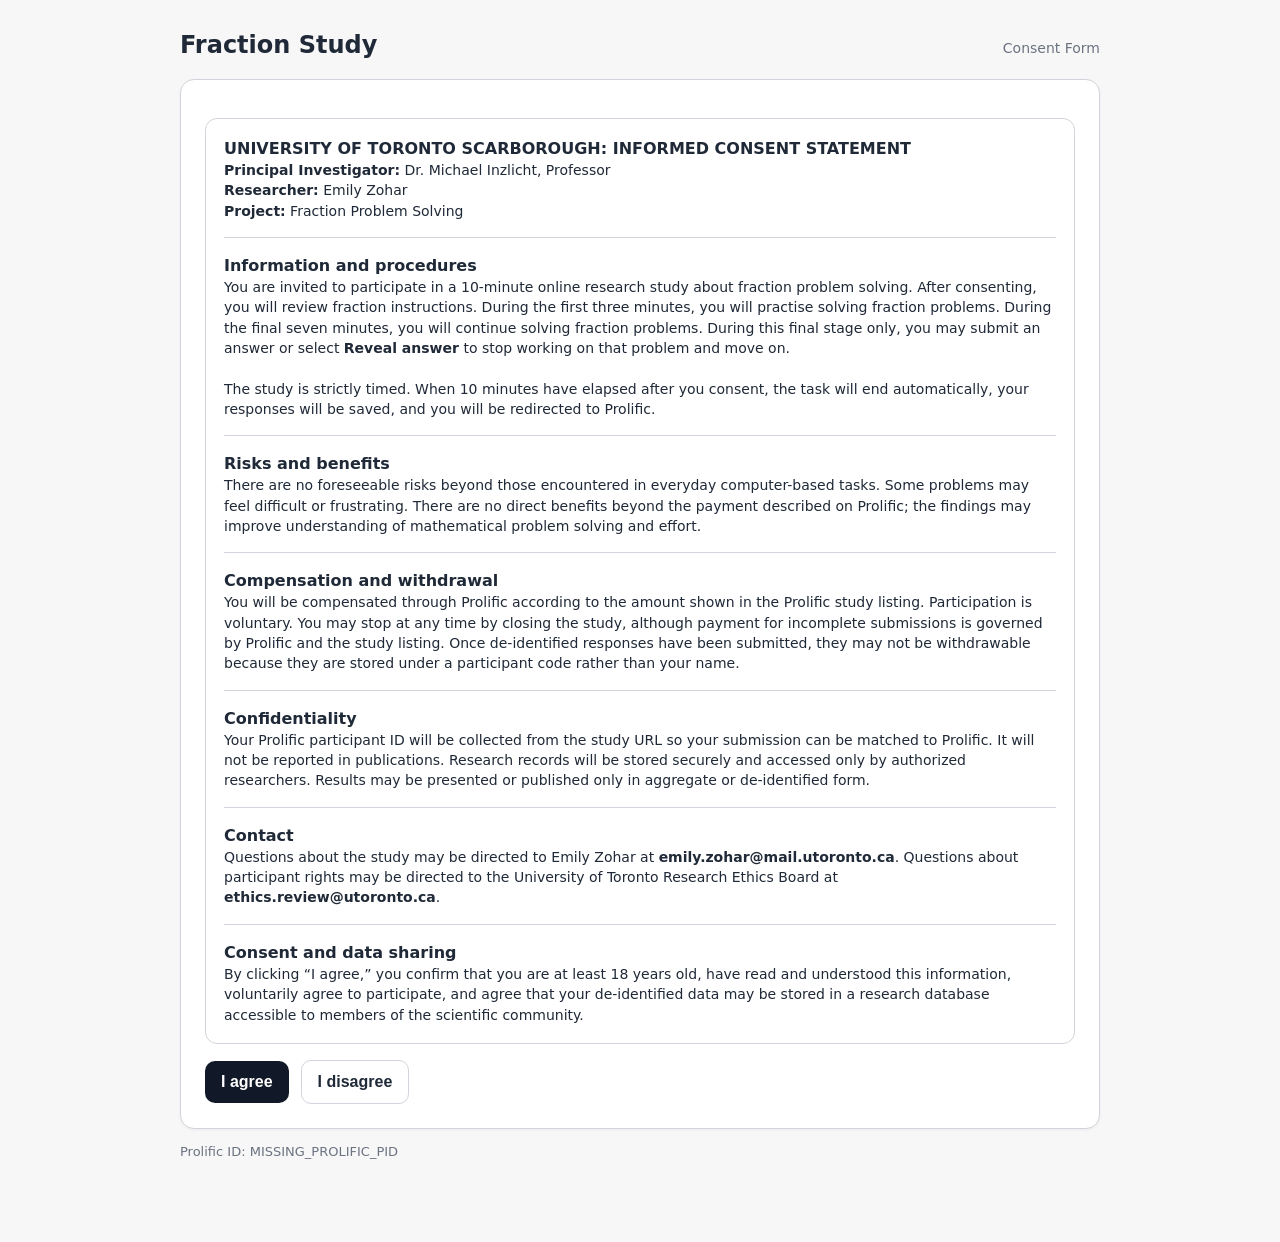
==== commit 612520c5: "prolific pilot" ====
--- a/index.html
+++ b/index.html
@@ -21,10 +21,10 @@
         <div id="rightFooter" class="subtle"></div>
       </div>
     </div>
-  </div>
+  </div> 
 
 <script>
-  window.location.href = "DST.html";
+  window.location.href = "prolific.html";
 </script>
 </body>
 </html>
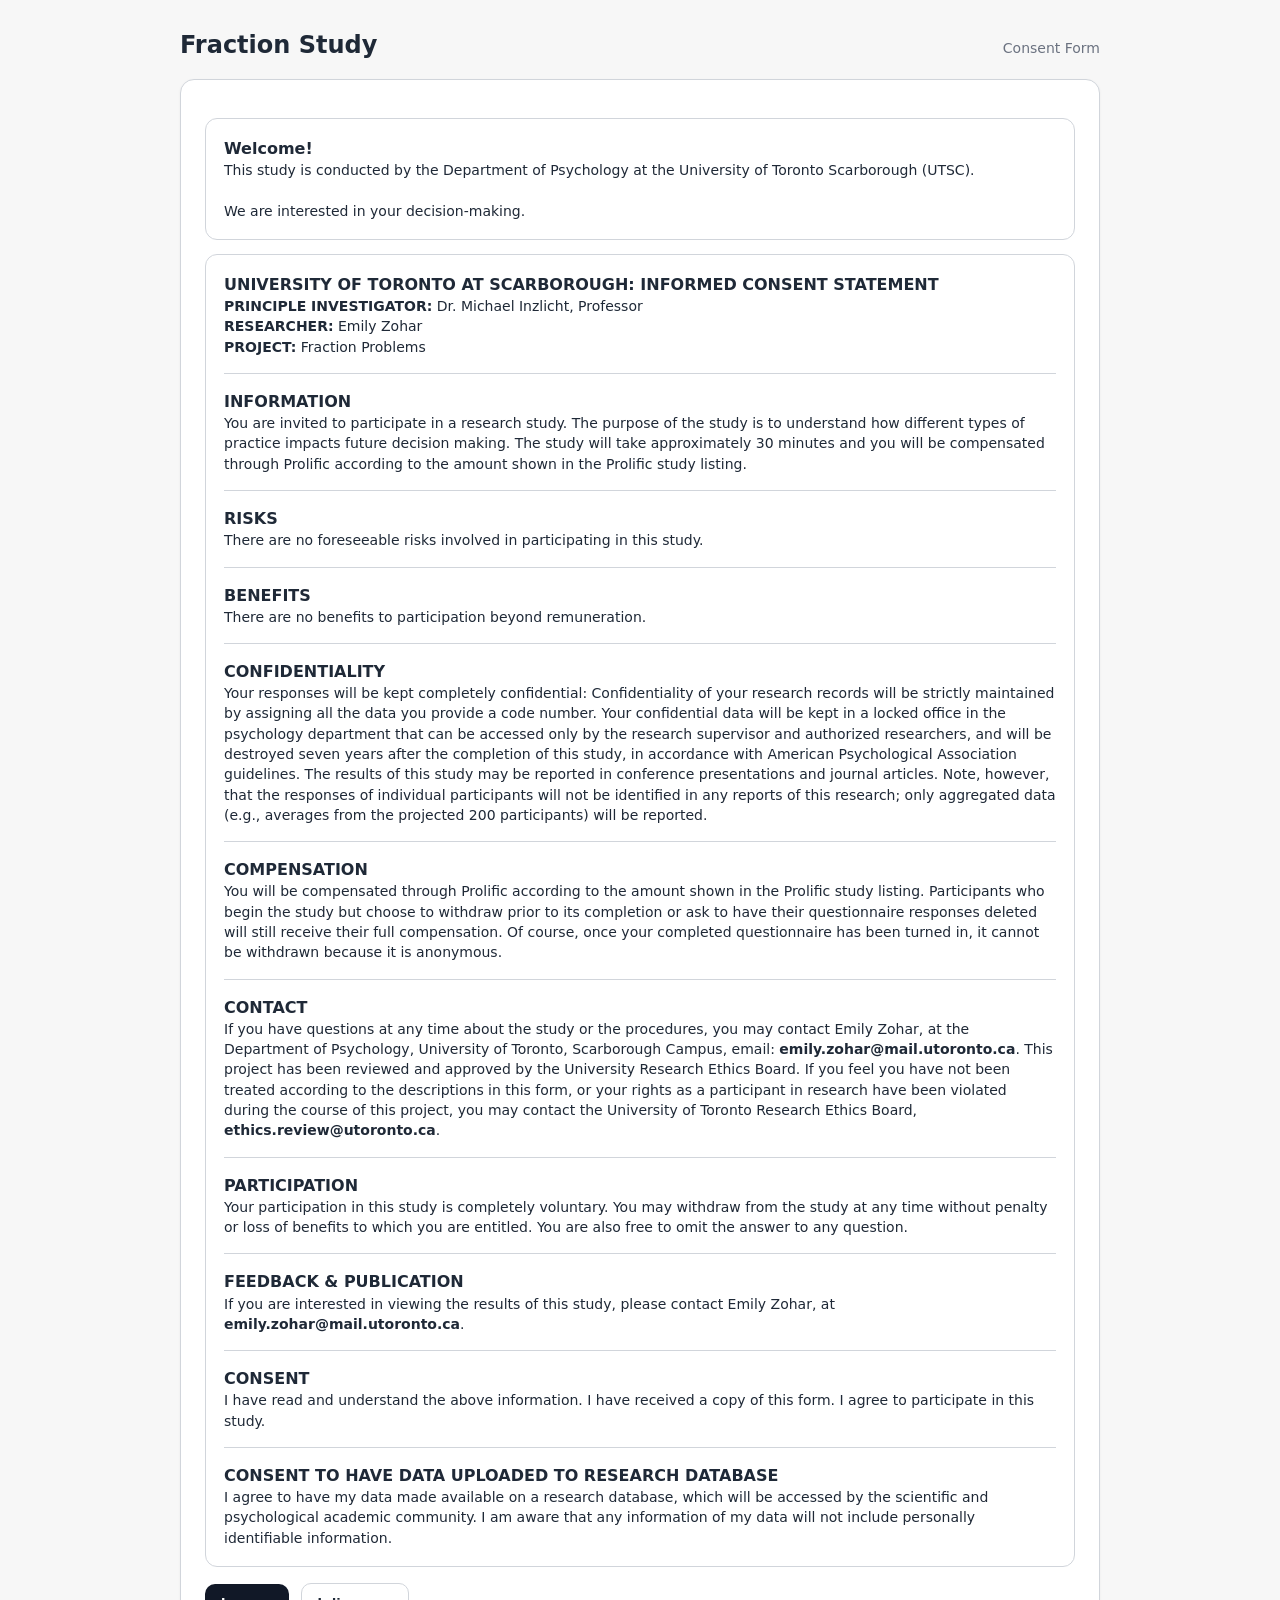
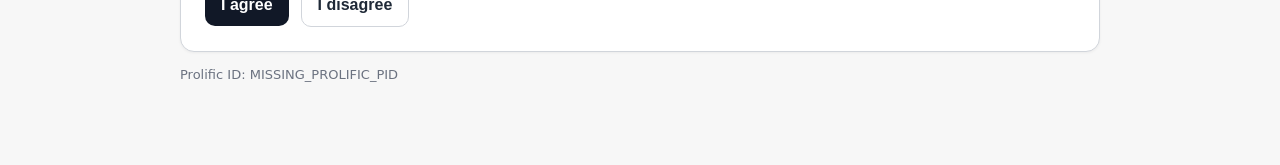
==== commit 7a3e51aa: "edits" ====
--- a/index.html
+++ b/index.html
@@ -24,7 +24,7 @@
   </div> 
 
 <script>
-  window.location.href = "prolific.html";
+  window.location.href = "real_run.html";
 </script>
 </body>
 </html>
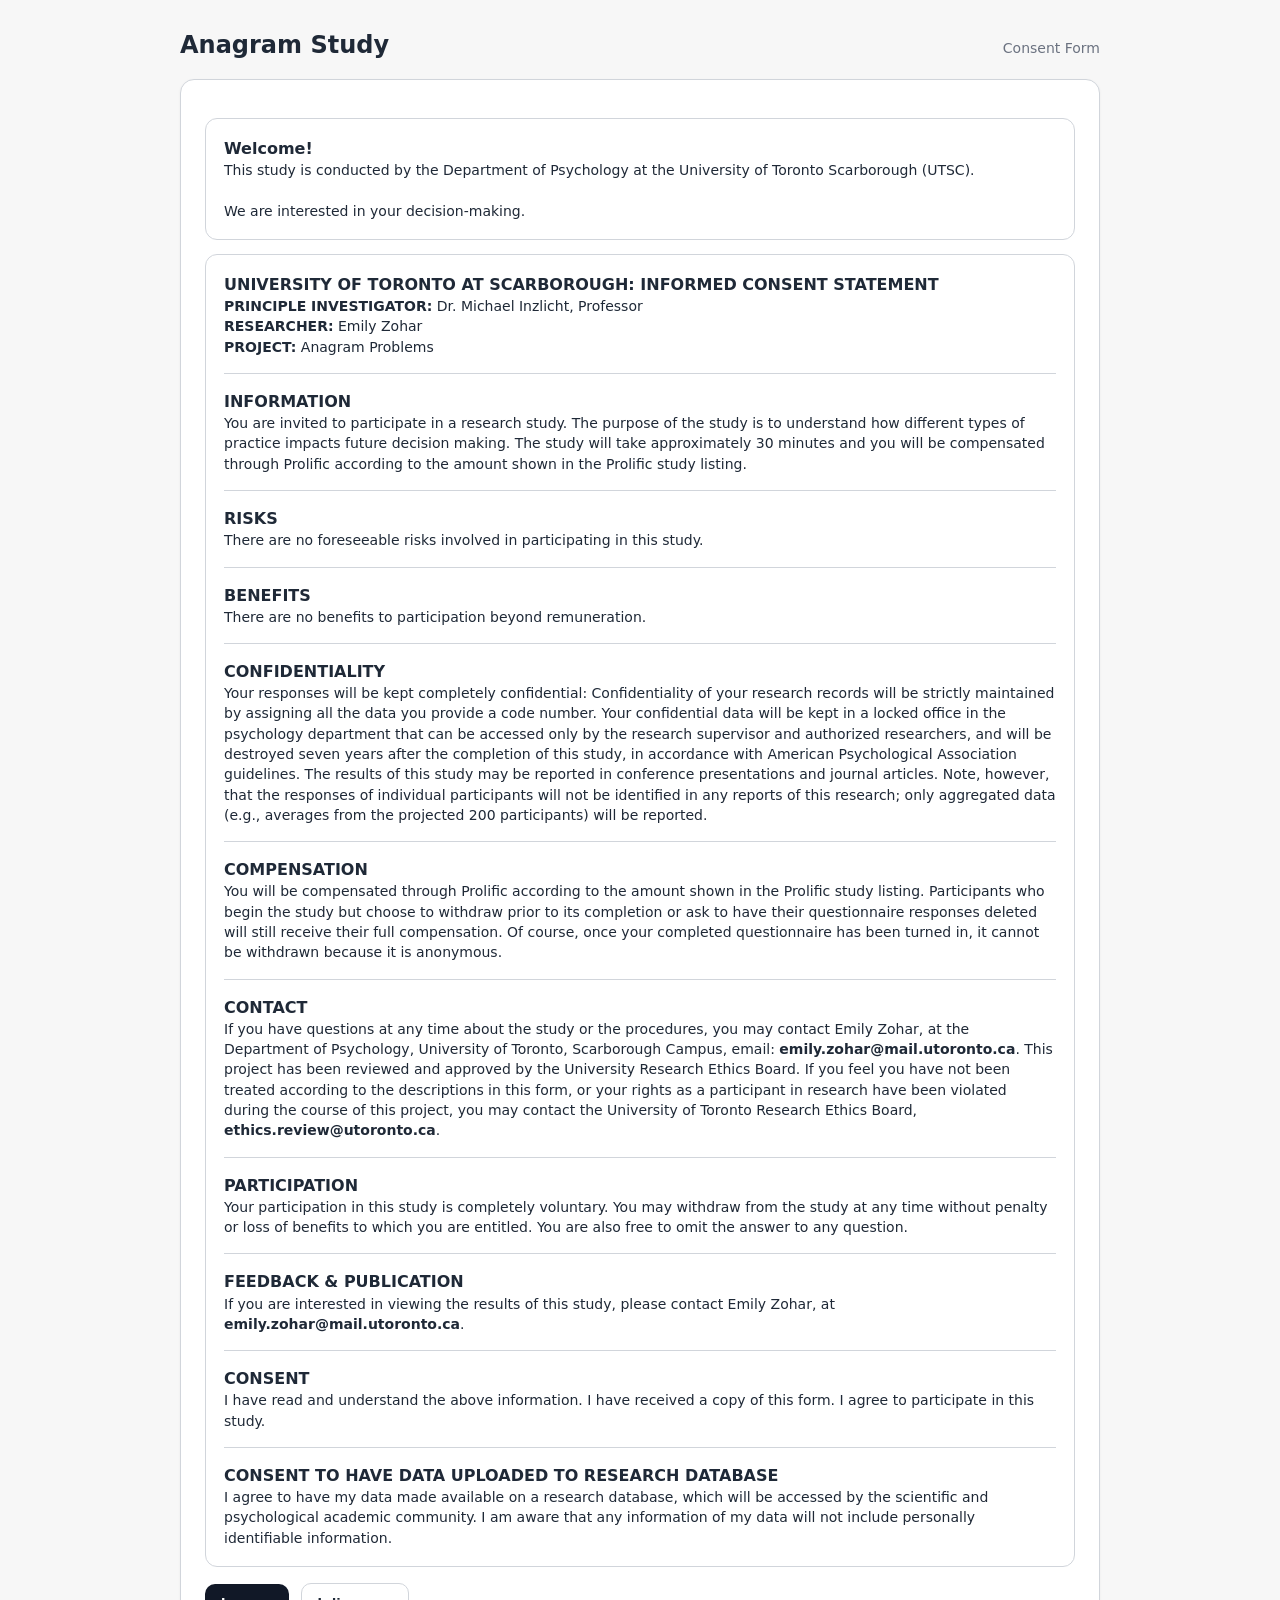
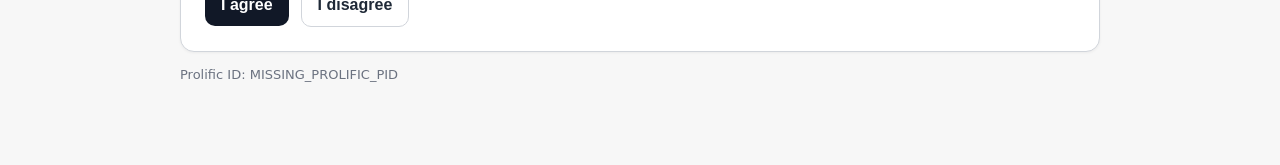
==== commit 8d637318: "e" ====
--- a/index.html
+++ b/index.html
@@ -24,7 +24,7 @@
   </div> 
 
 <script>
-  window.location.href = "real_run.html";
+  window.location.href = "anagram.html";
 </script>
 </body>
 </html>
